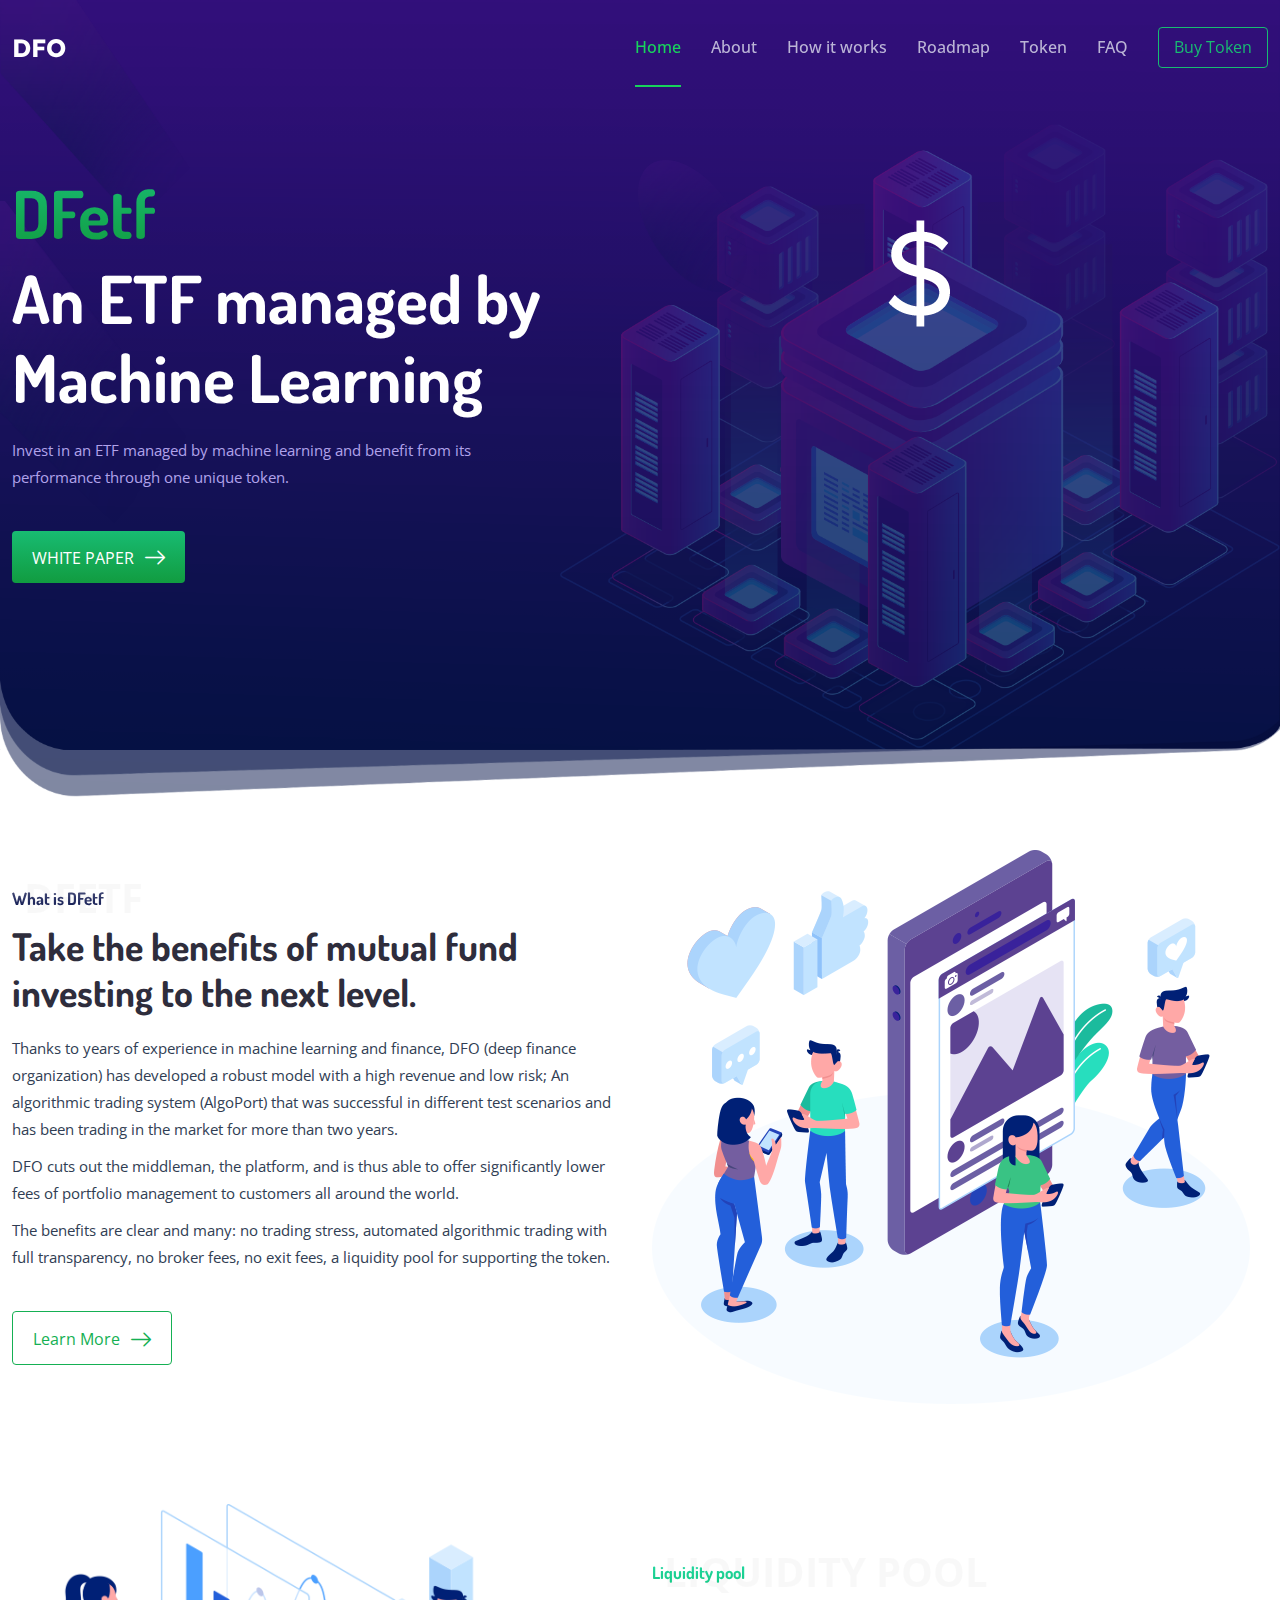
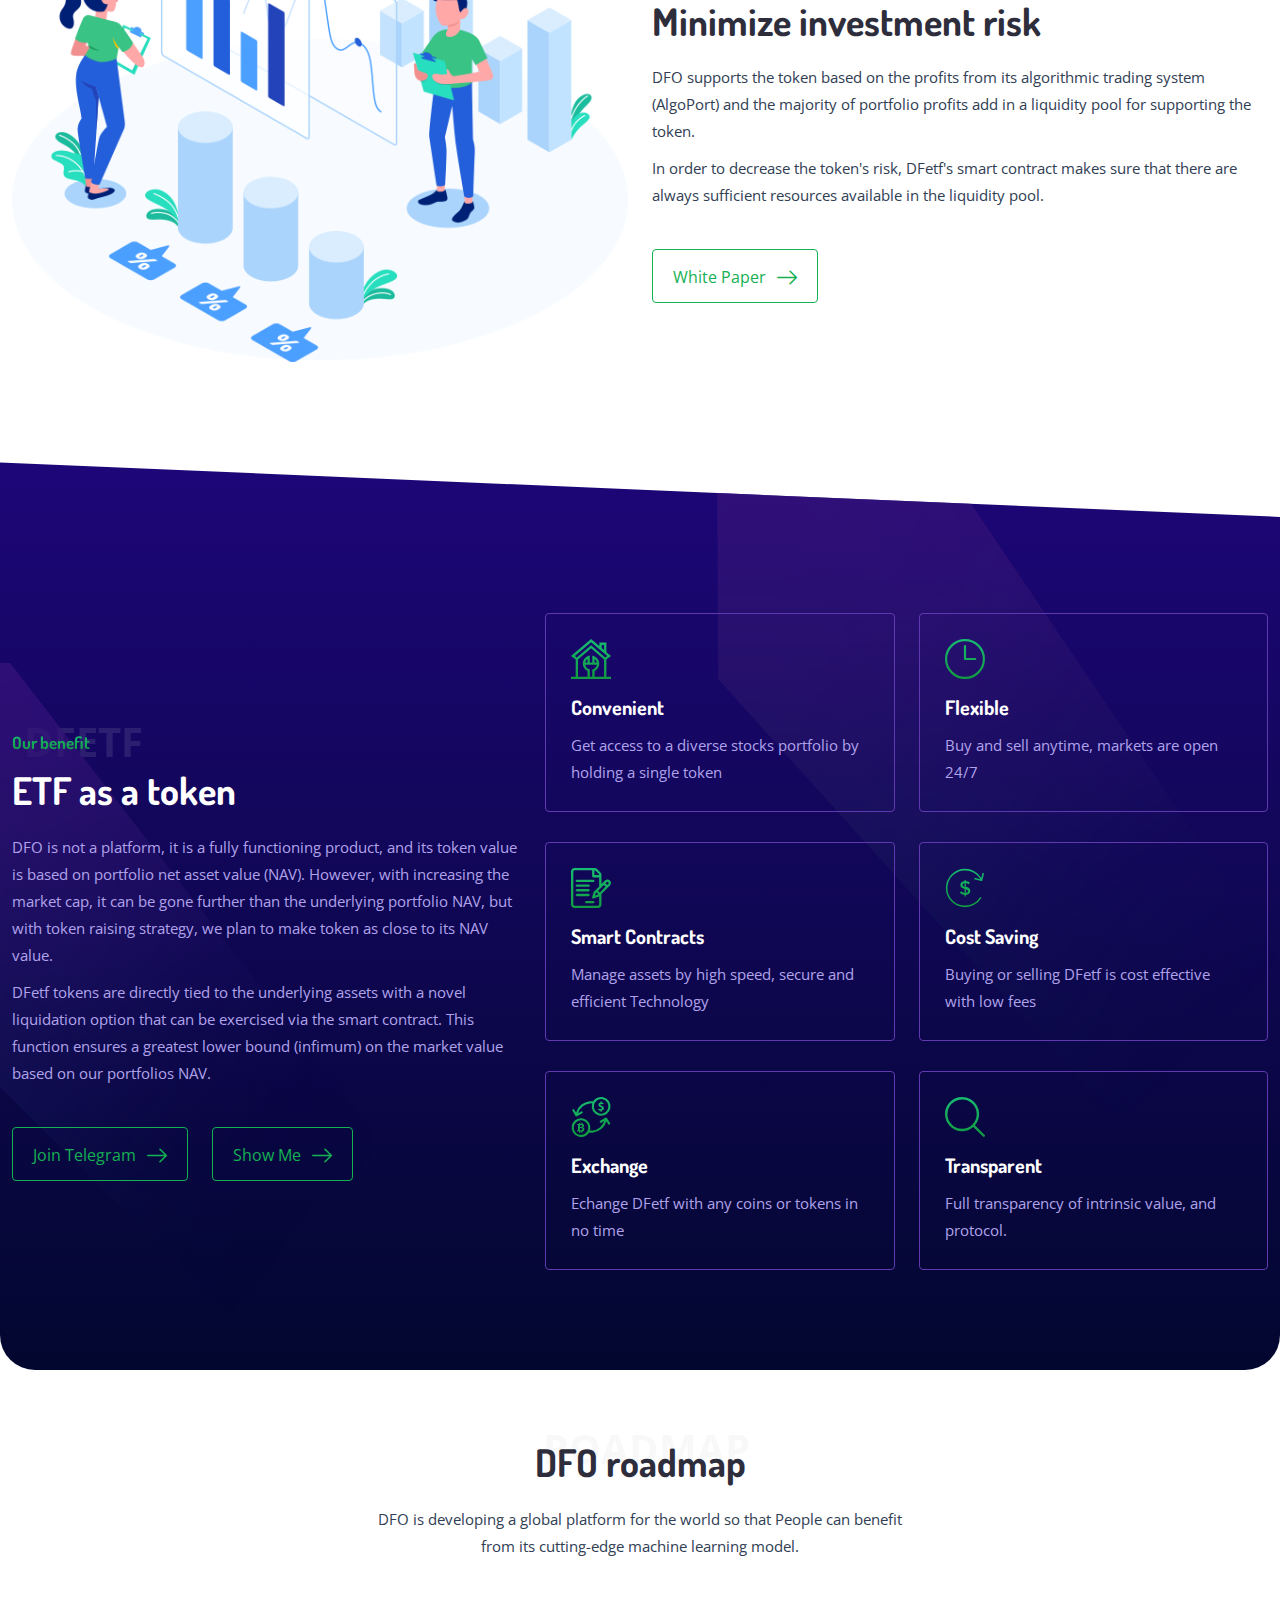
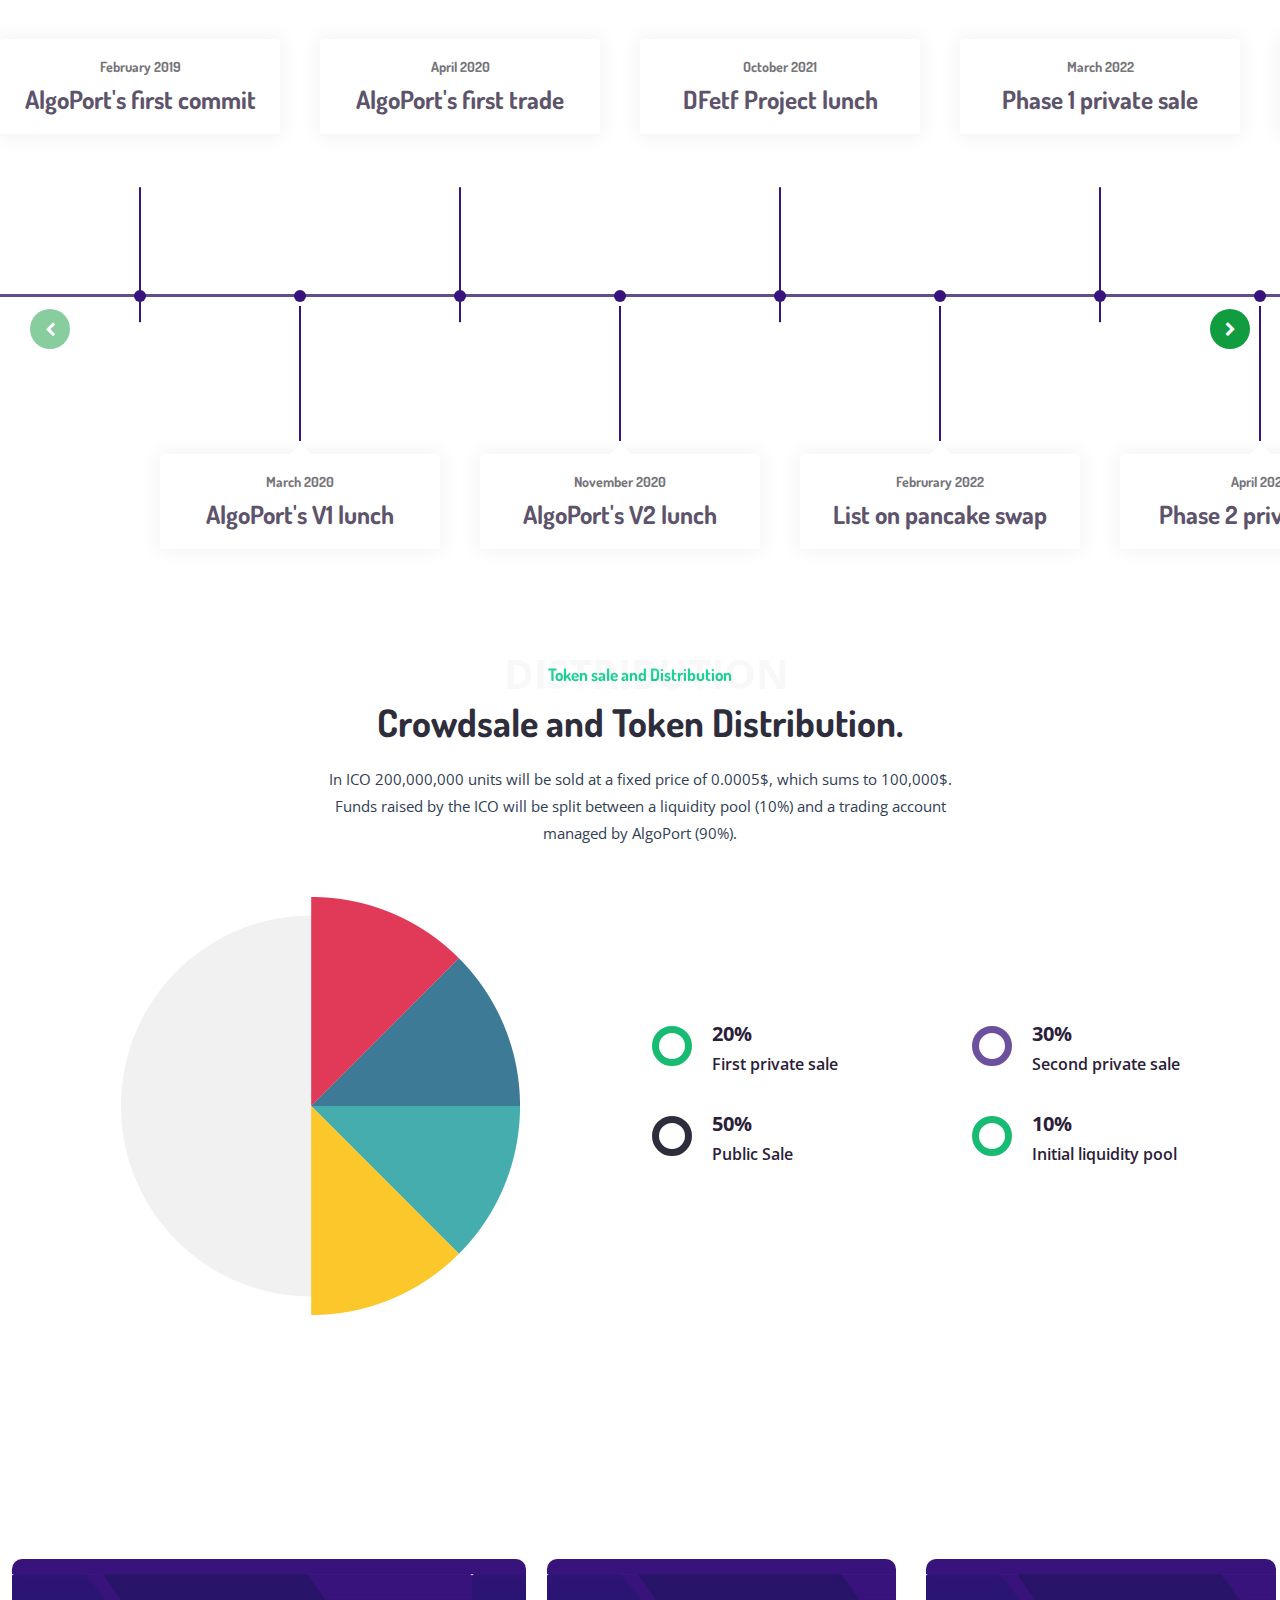
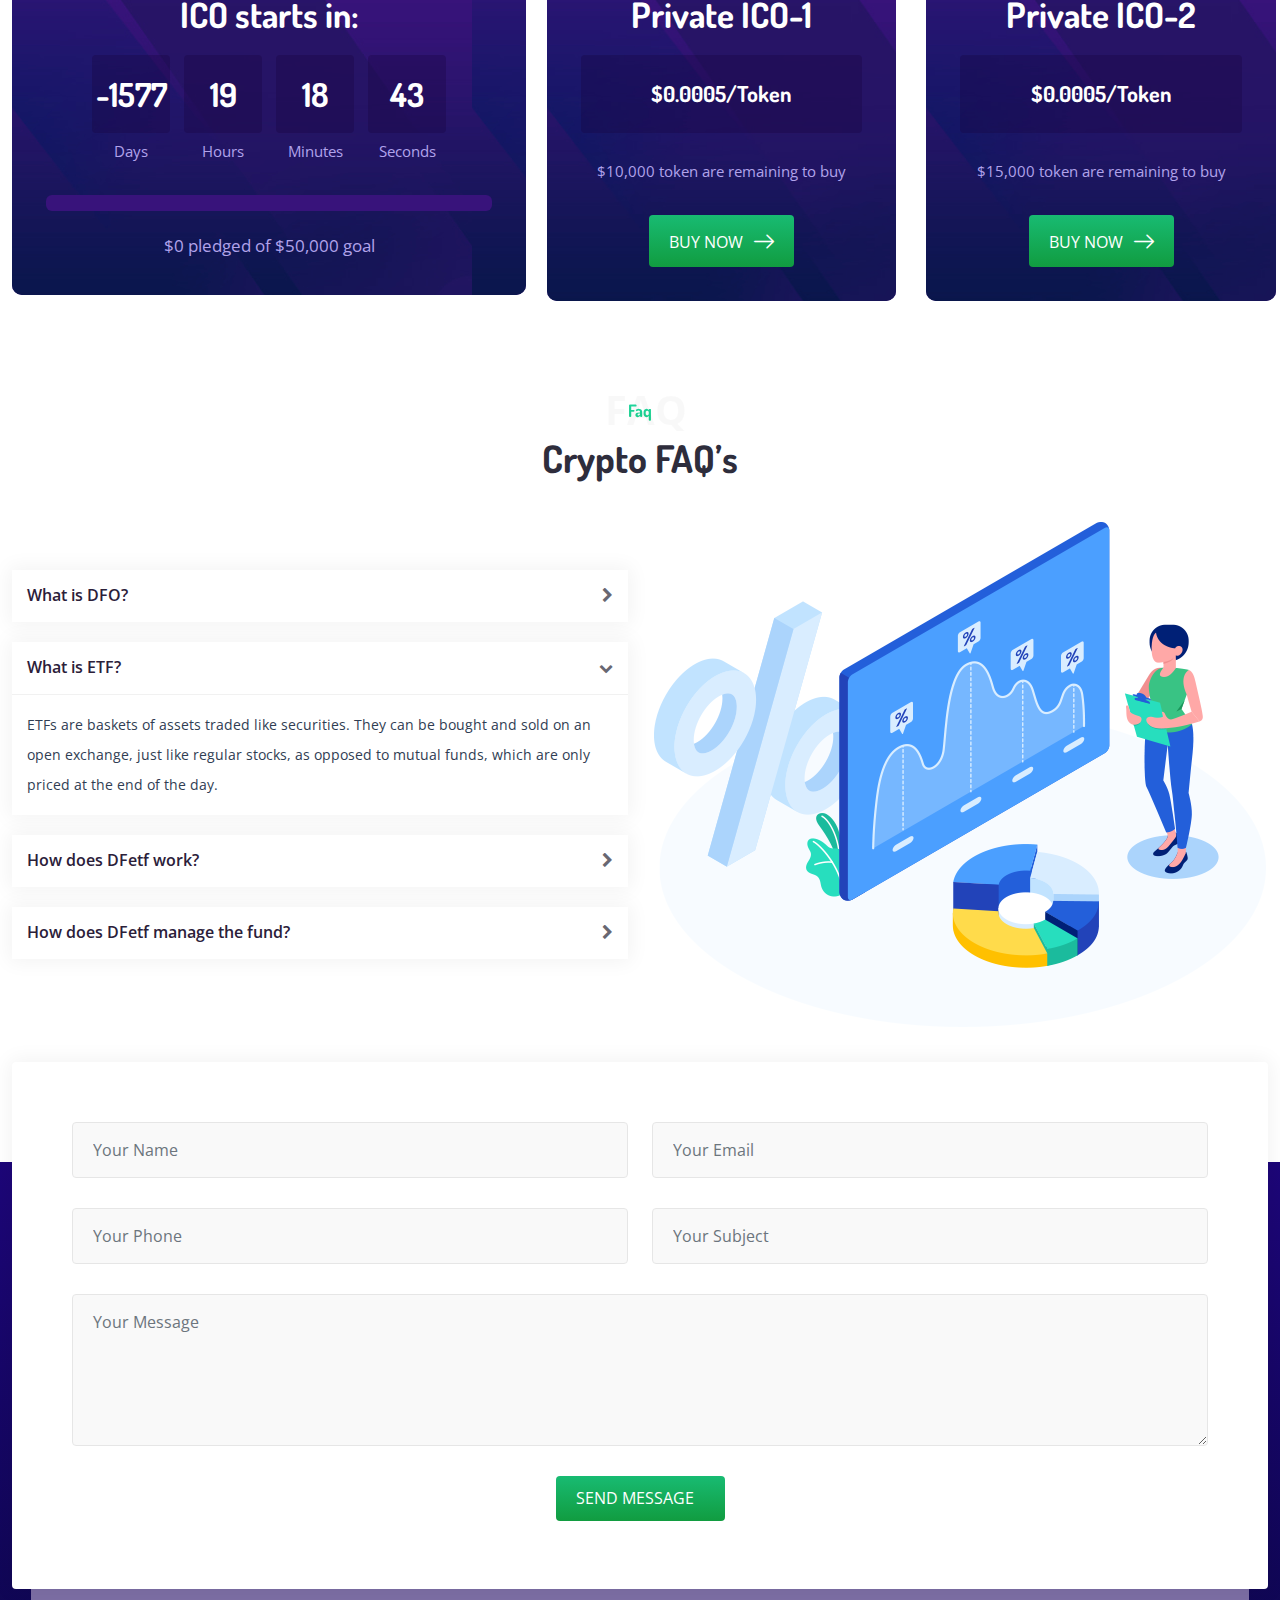
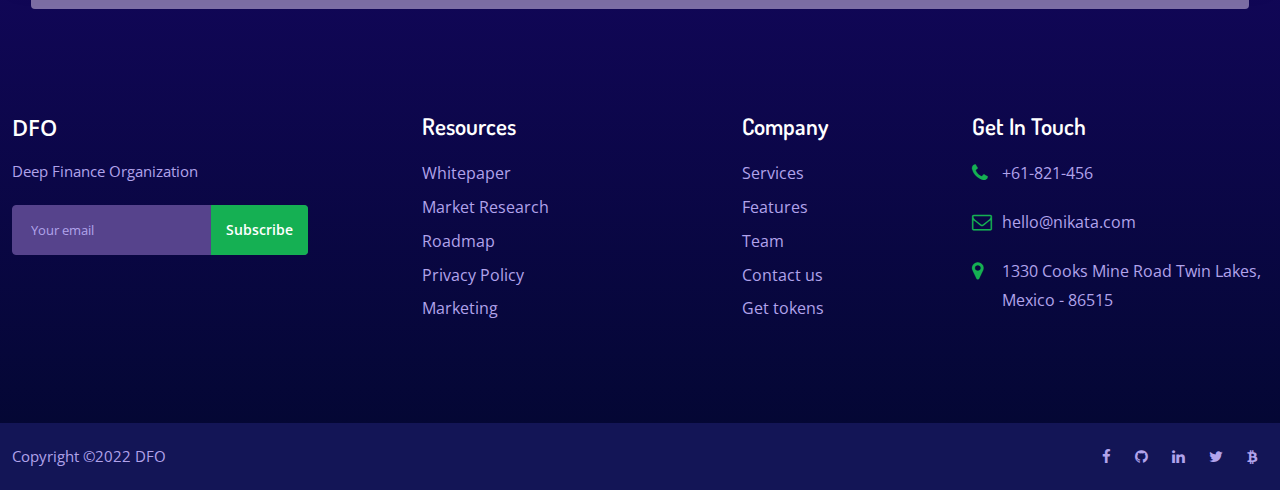
==== index.html @ ea26a220 "initial commit" ====
﻿<!doctype html>
<html lang="zxx">

<head>

    <meta charset="utf-8">
    <meta name="viewport" content="width=device-width, initial-scale=1, shrink-to-fit=no">

    <link rel="stylesheet" href="assets/css/bootstrap.min.css">

    <link rel="stylesheet" href="assets/css/owl.carousel.min.css">

    <link rel="stylesheet" href="assets/css/owl.theme.default.min.css">

    <link rel="stylesheet" href="assets/css/animate.min.css">

    <link rel="stylesheet" href="assets/css/flaticon.css">

    <link rel="stylesheet" href="assets/css/font-awesome.min.css">

    <link rel="stylesheet" href="assets/css/magnific-popup.min.css">

    <link rel="stylesheet" href="assets/css/style.css">

    <link rel="stylesheet" href="assets/css/responsive.css">

    <link rel="icon" type="image/png" href="assets/img/favicon.png">

    <title>DFO - Deep Finance Organization</title>
</head>

<body data-bs-spy="scroll" data-bs-offset="70">

    <div class="preloader">
        <div class="spinner">
            <div class="rect1"></div>
            <div class="rect2"></div>
            <div class="rect3"></div>
            <div class="rect4"></div>
            <div class="rect5"></div>
        </div>
    </div>


    <nav class="navbar navbar-expand-lg navbar-light mein-navbar fixed-top">
        <div class="container">
            <a class="navbar-brand scroll-btn" href="#home">
                DFO
            </a>
            <button class="navbar-toggler" type="button" data-bs-toggle="collapse"
                data-bs-target="#navbarSupportedContent" aria-controls="navbarSupportedContent" aria-expanded="false"
                aria-label="Toggle navigation">
                <span class="navbar-toggler-icon"></span>
            </button>
            <div class="collapse navbar-collapse" id="navbarSupportedContent">
                <ul class="navbar-nav ml-auto">
                    <li class="nav-item">
                        <a class="nav-link active" href="#home">Home</a>
                    </li>
                    <li class="nav-item">
                        <a class="nav-link" href="#about">About</a>
                    </li>
                    <li class="nav-item">
                        <a class="nav-link" href="#how-it-works">How it works</a>
                    </li>
                    <li class="nav-item">
                        <a class="nav-link" href="#roadmap">Roadmap</a>
                    </li>
                    <li class="nav-item">
                        <a class="nav-link" href="#token">Token</a>
                    </li>
                    <!-- <li class="nav-item">
                        <a class="nav-link" href="#team">Team</a>
                    </li> -->
                    <li class="nav-item">
                        <a class="nav-link" href="#faq">FAQ</a>
                    </li>
                </ul>
                <div class="other-option">
                    <a href="#token" class="default-btn-border scroll-btn">
                        Buy Token
                    </a>
                </div>
            </div>
        </div>
    </nav>


    <section id="home" class="banner-area">
        <div class="d-table">
            <div class="d-tablecell">
                <div class="container">
                    <div class="row">
                        <div class="col-12">
                            <div class="banner-text">
                                <span>DFetf</span>
                                <h2>An ETF managed by Machine Learning</h2>
                                <p>Invest in an ETF managed by machine learning and benefit from
                                    its performance through one unique token.</p>
                                <div class="banner-button">
                                    <a href="#" class="default-btn">
                                        white paper
                                        <i class="flaticon-right-arrow"></i>
                                    </a>
                                    <!-- <div class="video-content-wrapper">
                                        <div class="video">
                                            <div class="play-video-icon">
                                                <a class="popup-youtube"
                                                    href="https://www.youtube.com/watch?v=szuchBiLrEM">
                                                    <i class="flaticon-play-button"></i>
                                                    <div class="sonar-wrapper">
                                                        <div class="sonar-emitter">
                                                            <div class="sonar-wave"></div>
                                                        </div>
                                                    </div>
                                                </a>
                                            </div>
                                        </div>
                                        <p>Lets’s started Watch 1 min...</p>
                                    </div> -->
                                </div>
                            </div>
                        </div>
                    </div>
                </div>
            </div>
        </div>
        <div class="banner-img">
            <img src="assets/img/home-one/banner-img.png" alt="">
        </div>
        <div class="banner-shape">
            <img src="assets/img/home-one/shape/banner-shape.png" alt="">
        </div>
        <div class="banner-shape-2">
            <img src="assets/img/home-one/shape/shape-2.png" alt="">
        </div>
        <div class="banner-shape-3">
            <img src="assets/img/home-one/shape/shape-3.png" alt="">
        </div>
        <div class="dollar">
            <img src="assets/img/home-one/shape/dollar.png" alt="">
        </div>
        <div class="banner-dots-2">
            <img src="assets/img/home-one/shape/banner-dots-2.png" alt="">
        </div>
        <div class="left-arrow">
            <img src="assets/img/home-one/shape/left-arrow.png" alt="">
        </div>
        <div class="left-arrow-2">
            <img src="assets/img/home-one/shape/left-arrow-2.png" alt="">
        </div>
    </section>



    <section id="about" class="niktacacoin-area pt-100">
        <div class="container">
            <div class="row align-items-center">
                <div class="col-lg-6">
                    <div class="section-title">
                        <h3 class="color-6">What is DFetf</h3>
                        <span>DFetf</span>
                        <h2>Take the benefits of mutual fund investing to the next level.</h2>
                        <p>Thanks to years of experience in machine learning and finance, DFO (deep finance organization) has
                             developed a robust model with a high revenue and low risk; An algorithmic trading system (AlgoPort) that was successful in different
                              test scenarios and has been trading in the market for more than two years.</p>
                        <p>
                               DFO cuts out the middleman,
                                 the platform, and is thus able to offer significantly lower fees of portfolio management to customers
                                  all around the world. </p>
                        <p>The benefits are clear and many: no trading stress, automated algorithmic trading with full transparency,
                             no broker fees, no exit fees, a liquidity pool for supporting the token.</p>
                    </div>
                    <div class="niktacacoin-button">
                        <a href="#" class="default-btn-border">
                            Learn More
                            <i class="flaticon-right-arrow"></i>
                        </a>
                    </div>
                </div>
                <div class="col-lg-6">
                    <div class="niktacacoin-img">
                        <img src="assets/img/home-one/niktacacoin-img.png" alt="niktacacoin">
                    </div>
                </div>
            </div>
        </div>
    </section>


    <section class="service-area ptb-100">
        <div class="container">
            <div class="row align-items-center">
                <div class="col-lg-6">
                    <div class="service-img">
                        <img src="assets/img/home-one/service-img.png" alt="niktacacoin">
                    </div>
                </div>
                <div class="col-lg-6">
                    <div class="section-title">
                        <h3 class="color-4">Liquidity pool</h3>
                        <span>Liquidity pool</span>
                        <h2>Minimize investment risk</h2>
                        <p> DFO supports the token based
                            on the profits from its algorithmic trading system (AlgoPort) and the majority of portfolio profits add in a 
                            liquidity pool for supporting the token.</p>
                        <p>In order to decrease the token's risk, DFetf's smart contract makes 
                            sure that there are always sufficient resources available in the liquidity pool.</p>
                    </div>
                    <div class="niktacacoin-button">
                        <a href="#" class="default-btn-border">
                            White Paper
                            <i class="flaticon-right-arrow"></i>
                        </a>
                    </div>
                </div>
            </div>
        </div>
    </section>


    <section id="how-it-works" class="benefit-area">
        <div class="container">
            <div class="row align-items-center">
                <div class="col-lg-5">
                    <div class="section-title">
                        <h3>Our benefit</h3>
                        <span>DFetf</span>
                        <h2>ETF as a token</h2>
                        <p>DFO is not a platform, it is a fully functioning product, and its token value is based on portfolio net asset value (NAV).
                             However, with increasing the market cap, it can be gone further than the underlying portfolio NAV, but with token raising
                              strategy, we plan to make token as close to its NAV value.</p>
                        <p> DFetf tokens are directly tied to the underlying assets with a novel liquidation option that can be exercised via the smart contract.
                             This function ensures a greatest lower bound (infimum) on the market value based on our portfolios NAV.</p>
                    </div>
                    <div class="benefit-button">
                        <a href="#" class="default-btn-border">
                            Join Telegram
                            <i class="flaticon-right-arrow"></i>
                        </a>
                        <a href="#" class="default-btn-border active">
                            Show Me
                            <i class="flaticon-right-arrow"></i>
                        </a>
                    </div>
                </div>
                <div class="col-lg-7">
                    <div class="benefit-wrapper">
                        <div class="row">
                            <div class="col-lg-6 col-sm-6">
                                <div class="single-benefit">
                                    <i class="flaticon-house"></i>
                                    <h3>Convenient</h3>
                                    <p>Get access to a diverse stocks portfolio by holding a single token</p>
                                </div>
                            </div>
                            <div class="col-lg-6 col-sm-6">
                                <div class="single-benefit">
                                    <i class="flaticon-clock"></i>
                                    <h3>Flexible</h3>
                                    <p>Buy and sell anytime, markets are open 24/7</p>
                                </div>
                            </div>
                            <div class="col-lg-6 col-sm-6">
                                <div class="single-benefit">
                                    <i class="flaticon-contract"></i>
                                    <h3>Smart Contracts</h3>
                                    <p>Manage assets by high speed, secure and efficient Technology</p>
                                </div>
                            </div>
                            <div class="col-lg-6 col-sm-6">
                                <div class="single-benefit">
                                    <i class="flaticon-money-1"></i>
                                    <h3>Cost Saving</h3>
                                    <p>Buying or selling DFetf is cost effective with low fees</p>
                                </div>
                            </div>
                            <div class="col-lg-6 col-sm-6">
                                <div class="single-benefit">
                                    <i class="flaticon-bitcoin-exchange-rate-symbol"></i>
                                    <h3>Exchange</h3>
                                    <p>Echange DFetf with any coins or tokens in no time</p>
                                </div>
                            </div>
                            <div class="col-lg-6 col-sm-6">
                                <div class="single-benefit">
                                    <i class="flaticon-magnifying-glass"></i>
                                    <h3>Transparent</h3>
                                    <p>Full transparency of intrinsic value, and protocol.</p>
                                </div>
                            </div>
                        </div>
                    </div>
                </div>
            </div>
        </div>
        <div class="left-arrow">
            <img src="assets/img/home-one/shape/left-arrow.png" alt="">
        </div>
        <div class="left-arrow-2">
            <img src="assets/img/home-one/shape/left-arrow-2.png" alt="">
        </div>
    </section>


    <!-- <section class="blockchain-area pt-100">
        <div class="container">
            <div class="row align-items-center">
                <div class="col-lg-6">
                    <div class="blockchain-img">
                        <img src="assets/img/home-one/blockchain.png" alt="niktacacoin">
                    </div>
                </div>
                <div class="col-lg-6">
                    <div class="section-title">
                        <h3 class="color-4">Blockchain</h3>
                        <span>blockchain</span>
                        <h2>Secure and Cloud-Based Beyond compliance</h2>
                        <p>Mining should be fair & easy! We do not allow ASICs on our network. The development team is
                            wholly committed to keeping it that way. Mining should be fair & easy.</p>
                        <ul>
                            <li>
                                <i class="flaticon-check-mark"></i>
                                Up to 2% STMX cashback on all transactions
                            </li>
                            <li>
                                <i class="flaticon-check-mark"></i>
                                Exchange STMX for Bitcoin or Ethreum
                            </li>
                            <li>
                                <i class="flaticon-check-mark"></i>
                                Buy, Sell, & Exchange
                            </li>
                        </ul>
                    </div>
                    <div class="blockchain-button">
                        <a href="#">
                            <i class="flaticon-apple"></i>
                            Download on App Store
                        </a>
                        <a href="#" class="google-play active">
                            <i class="flaticon-play-store"></i>
                            Download on Google play
                        </a>
                    </div>
                </div>
            </div>
        </div>
    </section> -->


    <!-- <section class="rating-area pt-100">
        <div class="container">
            <div class="row">
                <div class="col-lg-3 col-sm-6">
                    <div class="single-rating">
                        <span>5.0</span>
                        <h3>Icorating</h3>
                        <ul>
                            <li>
                                <i class="flaticon-rate-star-button"></i>
                            </li>
                            <li>
                                <i class="flaticon-rate-star-button"></i>
                            </li>
                            <li>
                                <i class="flaticon-rate-star-button"></i>
                            </li>
                            <li>
                                <i class="flaticon-rate-star-button"></i>
                            </li>
                            <li>
                                <i class="flaticon-rate-star-button"></i>
                            </li>
                        </ul>
                    </div>
                </div>
                <div class="col-lg-3 col-sm-6">
                    <div class="single-rating">
                        <span>4.0</span>
                        <h3>Icobench</h3>
                        <ul>
                            <li>
                                <i class="flaticon-rate-star-button"></i>
                            </li>
                            <li>
                                <i class="flaticon-rate-star-button"></i>
                            </li>
                            <li>
                                <i class="flaticon-rate-star-button"></i>
                            </li>
                            <li>
                                <i class="flaticon-rate-star-button"></i>
                            </li>
                            <li>
                                <i class="flaticon-rate-star-button"></i>
                            </li>
                        </ul>
                    </div>
                </div>
                <div class="col-lg-3 col-sm-6">
                    <div class="single-rating">
                        <span>3.0</span>
                        <h3>Ico Mark</h3>
                        <ul>
                            <li>
                                <i class="flaticon-rate-star-button"></i>
                            </li>
                            <li>
                                <i class="flaticon-rate-star-button"></i>
                            </li>
                            <li>
                                <i class="flaticon-rate-star-button"></i>
                            </li>
                            <li>
                                <i class="flaticon-rate-star-button"></i>
                            </li>
                            <li>
                                <i class="flaticon-rate-star-button"></i>
                            </li>
                        </ul>
                    </div>
                </div>
                <div class="col-lg-3 col-sm-6">
                    <div class="single-rating">
                        <span>7.0</span>
                        <h3>Icorating</h3>
                        <ul>
                            <li>
                                <i class="flaticon-rate-star-button"></i>
                            </li>
                            <li>
                                <i class="flaticon-rate-star-button"></i>
                            </li>
                            <li>
                                <i class="flaticon-rate-star-button"></i>
                            </li>
                            <li>
                                <i class="flaticon-rate-star-button"></i>
                            </li>
                            <li>
                                <i class="flaticon-rate-star-button"></i>
                            </li>
                        </ul>
                    </div>
                </div>
            </div>
        </div>
    </section> -->


    <section id="roadmap" class="roadmap pt-100">
        <div class="container">
            <div class="row">
                <div class="col-12">
                    <div class="section-title">
                        <!-- <h3 class="color-6">Company Roadmap</h3> -->
                        <span>roadmap</span>
                        <h2>DFO roadmap</h2>
                        <p>DFO is developing a global platform for the world so that People can benefit from its cutting-edge
                             machine learning model.</p>
                    </div>
                </div>
            </div>
        </div>
        <div class="timeline">
            <ol>
                <li>
                    <h3><span>February 2019</span>AlgoPort's first commit</h3>
                </li>
                <li>
                    <h3><span>March 2020</span>AlgoPort's V1 lunch</h3>
                </li>
                <li>
                    <h3><span>April 2020</span>AlgoPort's first trade</h3>
                </li>
                <li>
                    <h3><span>November 2020</span>AlgoPort's V2 lunch</h3>
                </li>
                <li>
                    <h3><span>October 2021</span>DFetf Project lunch</h3>
                </li>
                <li>
                    <h3><span>Februrary 2022</span>List on pancake swap</h3>
                </li>
                <li>
                    <h3><span>March 2022</span>Phase 1 private sale</h3>
                </li>
                <li>
                    <h3><span>April 2022</span>Phase 2 private sale</h3>
                </li>
                <li>
                    <h3><span>May 2022</span>Token Public Sale</h3>
                </li>
            </ol>
            <div class="arrows">
                <button class="arrow arrow__prev disabled">
                    <i class="fa fa-chevron-left"></i>
                </button>
                <button class="arrow arrow__next">
                    <i class="fa fa-chevron-right"></i>
                </button>
            </div>
        </div>
    </section>


    <section id="token" class="distribution-area ptb-100">
        <div class="container">
            <div class="row">
                <div class="col-12">
                    <div class="section-title">
                        <h3 class="color-4">Token sale and Distribution</h3>
                        <span>distribution</span>
                        <h2>Crowdsale and Token Distribution.</h2>
                        <p>In ICO 200,000,000 units will be sold at a fixed price of 0.0005$, which sums to 100,000$.
                             Funds raised by the ICO will be split between a liquidity pool (10%) and a trading account managed
                              by AlgoPort (90%).</p>
                    </div>
                </div>
            </div>
            <div class="row align-items-center">
                <div class="col-lg-6">
                    <div class="distribution-img">
                        <img src="assets/img/home-one/grapg.png" alt="">
                    </div>
                </div>
                <div class="col-lg-6">
                    <div class="row">
                        <div class="col-lg-6 col-sm-6 distribution-color">
                            <div class="single-distribution">
                                <span>20%</span>
                                <p>First private sale</p>
                            </div>
                        </div>
                        <div class="col-lg-6 col-sm-6 distribution-color">
                            <div class="single-distribution">
                                <span>30%</span>
                                <p>Second private sale</p>
                            </div>
                        </div>
                        <div class="col-lg-6 col-sm-6 distribution-color">
                            <div class="single-distribution">
                                <span>50%</span>
                                <p>Public Sale</p>
                            </div>
                        </div>
                        <div class="col-lg-6 col-sm-6 distribution-color">
                            <div class="single-distribution">
                                <span>10%</span>
                                <p>Initial liquidity pool</p>
                            </div>
                        </div>
                    </div>
                </div>
            </div>
        </div>
    </section>

    <section class="ico-area">
        <div class="container-fluid">
            <div class="row">
                <div class="col-lg-5">
                    <div class="ico-wrapper ico-wrapper-timer">
                        <div class="ico-text">
                            <h3>ICO starts in:</h3>
                            <ul id="timer">
                                <li><span id="days"></span>days</li>
                                <li><span id="hours"></span>Hours</li>
                                <li><span id="minutes"></span>Minutes</li>
                                <li><span id="seconds"></span>Seconds</li>
                            </ul>
                        </div>
                        <div class="progress-wrapper">
                            <div class="progress">
                                <div class="progress-bar progress-bar-success" style="width: 0%;"></div>
                            </div>
                            <p>$0 pledged of $50,000 goal</p>
                        </div>
                    </div>
                </div>
                <div class="col-lg-7 pr-0">
                    <div class="ico-slider-wrapper owl-carousel owl-theme">
                        <div class="ico-wrapper">
                            <div class="ico-text">
                                <h3>Private ICO-1</h3>
                                <div class="tril-wrapper text-center">
                                    <h4>$0.0005/token</h4>
                                    <p>$10,000 token are remaining to buy</p>
                                    <a href="#" class="default-btn">
                                        buy now
                                        <i class="flaticon-right-arrow"></i>
                                    </a>
                                </div>
                            </div>
                        </div>
                        <div class="ico-wrapper">
                            <div class="ico-text">
                                <h3>Private ICO-2</h3>
                                <div class="tril-wrapper text-center">
                                    <h4>$0.0005/token</h4>
                                    <p>$15,000 token are remaining to buy</p>
                                    <a href="#" class="default-btn">
                                        buy now
                                        <i class="flaticon-right-arrow"></i>
                                    </a>
                                </div>
                            </div>
                        </div>
                        <div class="ico-wrapper">
                            <div class="ico-text">
                                <h3>Public ICO</h3>
                                <div class="tril-wrapper text-center">
                                    <h4>$0.0005/token</h4>
                                    <p>$25,000 token are remaining to buy</p>
                                    <a href="#" class="default-btn">
                                        buy now
                                        <i class="flaticon-right-arrow"></i>
                                    </a>
                                </div>
                            </div>
                        </div>
                    </div>
                </div>
            </div>
        </div>
    </section>

    <!-- <section id="team" class="team-area pt-100">
        <div class="container">
            <div class="row">
                <div class="col-12">
                    <div class="section-title">
                        <h3>Team member</h3>
                        <span>Team member</span>
                        <h2>Our Motivated Team</h2>
                        <p>Lorem ipsum dolor sit amet, consectetur adipiscing elit, sed do eiusmod tempor incididunt ut
                            labore.</p>
                    </div>
                </div>
            </div>
            <div class="row">
                <div class="col-12">
                    <ul id="tabs">
                        <li class="current team-tab">
                            <a href="#opearting">Operating Team</a>
                        </li>
                        <li class="team-tab">
                            <a href="#advaisor">Advisor Board</a>
                        </li>
                    </ul>
                </div>
            </div>
            <div id="content">
                <div id="opearting" class="current content-wrapper animated">
                    <div class="row">
                        <div class="col-lg-3 col-sm-6">
                            <div class="single-team">
                                <img src="assets/img/home-one/team/1.jpg" alt="team">
                                <h3>jacob Clark</h3>
                                <h4>Co-founder & CTO</h4>
                                <ul class="social-links">
                                    <li>
                                        <a href="#"><i class="flaticon-twitter-black-shape"></i></a>
                                    </li>
                                    <li>
                                        <a href="#"><i class="flaticon-linkedin-logo"></i></a>
                                    </li>
                                    <li>
                                        <a href="#"><i class="flaticon-facebook-app-symbol"></i></a>
                                    </li>
                                </ul>
                            </div>
                        </div>
                        <div class="col-lg-3 col-sm-6">
                            <div class="single-team">
                                <img src="assets/img/home-one/team/8.jpg" alt="team">
                                <h3>Jim Poole</h3>
                                <h4>Co-founder & CTO</h4>
                                <ul class="social-links">
                                    <li>
                                        <a href="#"><i class="flaticon-twitter-black-shape"></i></a>
                                    </li>
                                    <li>
                                        <a href="#"><i class="flaticon-linkedin-logo"></i></a>
                                    </li>
                                    <li>
                                        <a href="#"><i class="flaticon-facebook-app-symbol"></i></a>
                                    </li>
                                </ul>
                            </div>
                        </div>
                        <div class="col-lg-3 col-sm-6">
                            <div class="single-team">
                                <img src="assets/img/home-one/team/3.jpg" alt="team">
                                <h3>Randall Jenkins</h3>
                                <h4>Founder & COT</h4>
                                <ul class="social-links">
                                    <li>
                                        <a href="#"><i class="flaticon-twitter-black-shape"></i></a>
                                    </li>
                                    <li>
                                        <a href="#"><i class="flaticon-linkedin-logo"></i></a>
                                    </li>
                                    <li>
                                        <a href="#"><i class="flaticon-facebook-app-symbol"></i></a>
                                    </li>
                                </ul>
                            </div>
                        </div>
                        <div class="col-lg-3 col-sm-6">
                            <div class="single-team">
                                <img src="assets/img/home-one/team/4.jpg" alt="team">
                                <h3>Verna Bryant</h3>
                                <h4>Marketing officer</h4>
                                <ul class="social-links">
                                    <li>
                                        <a href="#"><i class="flaticon-twitter-black-shape"></i></a>
                                    </li>
                                    <li>
                                        <a href="#"><i class="flaticon-linkedin-logo"></i></a>
                                    </li>
                                    <li>
                                        <a href="#"><i class="flaticon-facebook-app-symbol"></i></a>
                                    </li>
                                </ul>
                            </div>
                        </div>
                        <div class="col-lg-3 col-sm-6">
                            <div class="single-team">
                                <img src="assets/img/home-one/team/5.jpg" alt="team">
                                <h3>Bradly Vargas</h3>
                                <h4>ICO Specialist</h4>
                                <ul class="social-links">
                                    <li>
                                        <a href="#"><i class="flaticon-twitter-black-shape"></i></a>
                                    </li>
                                    <li>
                                        <a href="#"><i class="flaticon-linkedin-logo"></i></a>
                                    </li>
                                    <li>
                                        <a href="#"><i class="flaticon-facebook-app-symbol"></i></a>
                                    </li>
                                </ul>
                            </div>
                        </div>
                        <div class="col-lg-3 col-sm-6">
                            <div class="single-team">
                                <img src="assets/img/home-one/team/6.jpg" alt="team">
                                <h3>Myrtie Bush</h3>
                                <h4>Founder & CEO</h4>
                                <ul class="social-links">
                                    <li>
                                        <a href="#"><i class="flaticon-twitter-black-shape"></i></a>
                                    </li>
                                    <li>
                                        <a href="#"><i class="flaticon-linkedin-logo"></i></a>
                                    </li>
                                    <li>
                                        <a href="#"><i class="flaticon-facebook-app-symbol"></i></a>
                                    </li>
                                </ul>
                            </div>
                        </div>
                        <div class="col-lg-3 col-sm-6">
                            <div class="single-team">
                                <img src="assets/img/home-one/team/7.jpg" alt="team">
                                <h3>Adele Mckenzie</h3>
                                <h4>Cryptocurrency Specialist</h4>
                                <ul class="social-links">
                                    <li>
                                        <a href="#"><i class="flaticon-twitter-black-shape"></i></a>
                                    </li>
                                    <li>
                                        <a href="#"><i class="flaticon-linkedin-logo"></i></a>
                                    </li>
                                    <li>
                                        <a href="#"><i class="flaticon-facebook-app-symbol"></i></a>
                                    </li>
                                </ul>
                            </div>
                        </div>
                        <div class="col-lg-3 col-sm-6">
                            <div class="single-team">
                                <img src="assets/img/home-one/team/8.jpg" alt="team">
                                <h3>Warren Price</h3>
                                <h4>Technology officer</h4>
                                <ul class="social-links">
                                    <li>
                                        <a href="#"><i class="flaticon-twitter-black-shape"></i></a>
                                    </li>
                                    <li>
                                        <a href="#"><i class="flaticon-linkedin-logo"></i></a>
                                    </li>
                                    <li>
                                        <a href="#"><i class="flaticon-facebook-app-symbol"></i></a>
                                    </li>
                                </ul>
                            </div>
                        </div>
                    </div>
                </div>
                <div id="advaisor" class="animated content-wrapper">
                    <div class="row">
                        <div class="col-lg-3 col-sm-6">
                            <div class="single-team">
                                <img src="assets/img/home-one/team-2/3.jpg" alt="team">
                                <h3>jacob clarck</h3>
                                <h4>Co-founder & CTO</h4>
                                <ul class="social-links">
                                    <li>
                                        <a href="#"><i class="flaticon-twitter-black-shape"></i></a>
                                    </li>
                                    <li>
                                        <a href="#"><i class="flaticon-linkedin-logo"></i></a>
                                    </li>
                                    <li>
                                        <a href="#"><i class="flaticon-facebook-app-symbol"></i></a>
                                    </li>
                                </ul>
                            </div>
                        </div>
                        <div class="col-lg-3 col-sm-6">
                            <div class="single-team">
                                <img src="assets/img/home-one/team-2/8.jpg" alt="team">
                                <h3>Jim Poole</h3>
                                <h4>Co-founder & CTO</h4>
                                <ul class="social-links">
                                    <li>
                                        <a href="#"><i class="flaticon-twitter-black-shape"></i></a>
                                    </li>
                                    <li>
                                        <a href="#"><i class="flaticon-linkedin-logo"></i></a>
                                    </li>
                                    <li>
                                        <a href="#"><i class="flaticon-facebook-app-symbol"></i></a>
                                    </li>
                                </ul>
                            </div>
                        </div>
                        <div class="col-lg-3 col-sm-6">
                            <div class="single-team">
                                <img src="assets/img/home-one/team-2/7.jpg" alt="team">
                                <h3>Randall Jenkins</h3>
                                <h4>Founder & COT</h4>
                                <ul class="social-links">
                                    <li>
                                        <a href="#"><i class="flaticon-twitter-black-shape"></i></a>
                                    </li>
                                    <li>
                                        <a href="#"><i class="flaticon-linkedin-logo"></i></a>
                                    </li>
                                    <li>
                                        <a href="#"><i class="flaticon-facebook-app-symbol"></i></a>
                                    </li>
                                </ul>
                            </div>
                        </div>
                        <div class="col-lg-3 col-sm-6">
                            <div class="single-team">
                                <img src="assets/img/home-one/team-2/6.jpg" alt="team">
                                <h3>Verna Briyant</h3>
                                <h4>Marketing officer</h4>
                                <ul class="social-links">
                                    <li>
                                        <a href="#"><i class="flaticon-twitter-black-shape"></i></a>
                                    </li>
                                    <li>
                                        <a href="#"><i class="flaticon-linkedin-logo"></i></a>
                                    </li>
                                    <li>
                                        <a href="#"><i class="flaticon-facebook-app-symbol"></i></a>
                                    </li>
                                </ul>
                            </div>
                        </div>
                        <div class="col-lg-3 col-sm-6">
                            <div class="single-team">
                                <img src="assets/img/home-one/team-2/5.jpg" alt="team">
                                <h3>Bradly Vargas</h3>
                                <h4>ICO Speacilist</h4>
                                <ul class="social-links">
                                    <li>
                                        <a href="#"><i class="flaticon-twitter-black-shape"></i></a>
                                    </li>
                                    <li>
                                        <a href="#"><i class="flaticon-linkedin-logo"></i></a>
                                    </li>
                                    <li>
                                        <a href="#"><i class="flaticon-facebook-app-symbol"></i></a>
                                    </li>
                                </ul>
                            </div>
                        </div>
                        <div class="col-lg-3 col-sm-6">
                            <div class="single-team">
                                <img src="assets/img/home-one/team-2/4.jpg" alt="team">
                                <h3>Myrite Bush</h3>
                                <h4>Founder & CEO</h4>
                                <ul class="social-links">
                                    <li>
                                        <a href="#"><i class="flaticon-twitter-black-shape"></i></a>
                                    </li>
                                    <li>
                                        <a href="#"><i class="flaticon-linkedin-logo"></i></a>
                                    </li>
                                    <li>
                                        <a href="#"><i class="flaticon-facebook-app-symbol"></i></a>
                                    </li>
                                </ul>
                            </div>
                        </div>
                        <div class="col-lg-3 col-sm-6">
                            <div class="single-team">
                                <img src="assets/img/home-one/team-2/3.jpg" alt="team">
                                <h3>Adele Mckenzie</h3>
                                <h4>Cryptocurrency Specialist</h4>
                                <ul class="social-links">
                                    <li>
                                        <a href="#"><i class="flaticon-twitter-black-shape"></i></a>
                                    </li>
                                    <li>
                                        <a href="#"><i class="flaticon-linkedin-logo"></i></a>
                                    </li>
                                    <li>
                                        <a href="#"><i class="flaticon-facebook-app-symbol"></i></a>
                                    </li>
                                </ul>
                            </div>
                        </div>
                        <div class="col-lg-3 col-sm-6">
                            <div class="single-team">
                                <img src="assets/img/home-one/team-2/1.jpg" alt="team">
                                <h3>Warren Price</h3>
                                <h4>Technology officer</h4>
                                <ul class="social-links">
                                    <li>
                                        <a href="#"><i class="flaticon-twitter-black-shape"></i></a>
                                    </li>
                                    <li>
                                        <a href="#"><i class="flaticon-linkedin-logo"></i></a>
                                    </li>
                                    <li>
                                        <a href="#"><i class="flaticon-facebook-app-symbol"></i></a>
                                    </li>
                                </ul>
                            </div>
                        </div>
                    </div>
                </div>
            </div>
        </div>
        <div class="shape-5">
            <img src="assets/img/home-one/shape/shape-4.png" alt="">
        </div>
    </section> -->


    <section id="faq" class="faq-area pt-100">
        <div class="container">
            <div class="row">
                <div class="col-12">
                    <div class="section-title text-center">
                        <h3 class="color-4">Faq</h3>
                        <span>faq</span>
                        <h2>Crypto FAQ’s</h2>
                    </div>
                </div>
            </div>
            <div class="row align-items-center">
                <div class="col-lg-6 col-md-12">
                    <div class="faq-accordion">
                        <ul class="accordion">
                            <li class="accordion-item">
                                <a class="accordion-title" href="javascript:void(0)"><i
                                        class="fa fa-chevron-right"></i>What is DFO?
                                </a>
                                <p class="accordion-content">
                                    DFO is short for "deep finance organization", which is an automated portfolio managing system of shares.
                                </p>
                            </li>

                            <li class="accordion-item">
                                <a class="accordion-title active" href="javascript:void(0)"><i
                                        class="fa fa-chevron-right"></i>What is ETF?</a>
                                <p class="accordion-content show">
                                    ETFs are baskets of assets traded like securities. They can be bought and sold on
                                     an open exchange, just like regular stocks, as opposed to mutual funds, which are
                                      only priced at the end of the day.
                                </p>
                            </li>

                            <li class="accordion-item">
                                <a class="accordion-title" href="javascript:void(0)"><i
                                        class="fa fa-chevron-right"></i>How does DFetf work?</a>
                                <p class="accordion-content">
                                    DFO provides its token (DFetf) while the token sale funding will be used to buy the underlying stock assets 
                                    consisting of the top 100 shares in the US stock market.
                                    DFO supports the token based on the profits from its algorithmic trading system (AlgoPort) 
                                </p>
                            </li>
                            <li class="accordion-item">
                                <a class="accordion-title" href="javascript:void(0)"><i
                                        class="fa fa-chevron-right"></i>How does DFetf manage the fund?</a>
                                <p class="accordion-content">
                                    AlgoPort works by hunting unique investment opportunities by artificial intelligence considering thousands 
                                    of variables and macroeconomic and microeconomic data 
                                    and taking into account different risk measurements.The AlgoPort is based on deep Reinforcement learning 
                                    approach consisting of the top 100 shares in the US stock market, with daily rebalancing.
                                </p>
                            </li>
                        </ul>
                    </div>
                </div>
                <div class="col-lg-6 col-md-12">
                    <div class="faq-img">
                        <img src="assets/img/home-one/faq.png" alt="">
                    </div>
                </div>
            </div>
        </div>
    </section>


    <!-- <section class="structure-area pt-100">
        <div class="container">
            <div class="row align-items-center">
                <div class="col-lg-6">
                    <div class="section-title">
                        <h3 class="color-5">Structure</h3>
                        <span>structure</span>
                        <h2>Nikata Token Structure.</h2>
                        <p>Crypto tokens will be the digital utilities that power and incentivize the Crypto ecosystem
                            and platform.</p>
                    </div>
                    <div class="row">
                        <div class="col-lg-6 col-sm-6">
                            <div class="single-structure">
                                <i class="flaticon-ico-file-format-variant"></i>
                                <div class="structure-content">
                                    <h3>ICO Date</h3>
                                    <p>March 23 April 20,2019 (23:59 CET)</p>
                                </div>
                            </div>
                        </div>
                        <div class="col-lg-6 col-sm-6">
                            <div class="single-structure">
                                <i class="flaticon-account"></i>
                                <div class="structure-content">
                                    <h3>Accepted currencies</h3>
                                    <p>March 23 April 20,2019 (23:59 CET)</p>
                                </div>
                            </div>
                        </div>
                        <div class="col-lg-6 col-sm-6">
                            <div class="single-structure">
                                <i class="flaticon-casino-1"></i>
                                <div class="structure-content">
                                    <h3>Number of token for sell</h3>
                                    <p>100,000,000 TB (50%)</p>
                                </div>
                            </div>
                        </div>
                        <div class="col-lg-6 col-sm-6">
                            <div class="single-structure">
                                <i class="flaticon-p2p"></i>
                                <div class="structure-content">
                                    <h3>Token Exchange Rates</h3>
                                    <p>1 ETH = 650 CRT, 1 BTC = 1940 CRT</p>
                                </div>
                            </div>
                        </div>
                        <div class="col-lg-6 col-sm-6">
                            <div class="single-structure">
                                <i class="flaticon-contacts-book"></i>
                                <div class="structure-content">
                                    <h3>Contract Address</h3>
                                    <p>Newbeximco chip road Birmingham UK</p>
                                </div>
                            </div>
                        </div>
                        <div class="col-lg-6 col-sm-6">
                            <div class="single-structure">
                                <i class="flaticon-dollar-rates"></i>
                                <div class="structure-content">
                                    <h3>Minimal transaction amount</h3>
                                    <p>1 ETH/ 1 BTC/ 1 LTC</p>
                                </div>
                            </div>
                        </div>
                    </div>
                </div>
                <div class="col-lg-6">
                    <div class="stucher-img">
                        <img src="assets/img/home-one/stucher.png" alt="img">
                    </div>
                </div>
            </div>
        </div>
    </section> -->


    <!-- <section class="currencies-area pt-100">
        <div class="container">
            <div class="row">
                <div class="col-lg-12">
                    <div class="section-title">
                        <h3 class="color-6">Various currencies</h3>
                        <span>currencies</span>
                        <h2>We support those currencies</h2>
                        <p>Crypto tokens will be the digital utilities that power and incentivize the Crypto ecosystem
                            and platform to tokens will be the digital utilities that.</p>
                    </div>
                </div>
            </div>
            <div class="row">
                <div class="col-lg-2 col-sm-6 single-bits">
                    <div class="single-bit">
                        <i class="flaticon-bitcoin-2"></i>
                        <h3>Bitcoin</h3>
                        <p>53.09 PH/s</p>
                    </div>
                </div>
                <div class="col-lg-2 col-sm-6 single-bits">
                    <div class="single-bit">
                        <i class="flaticon-dollar-coin-money"></i>
                        <h3>One coin</h3>
                        <p>33.09 PH/s</p>
                    </div>
                </div>
                <div class="col-lg-2 col-sm-6 single-bits">
                    <div class="single-bit">
                        <i class="flaticon-coin-1"></i>
                        <h3>Euro coin</h3>
                        <p>63.09 PH/s</p>
                    </div>
                </div>
                <div class="col-lg-2 col-sm-6 single-bits">
                    <div class="single-bit">
                        <i class="flaticon-money-2"></i>
                        <h3>Bitcoin</h3>
                        <p>53.09 PH/s</p>
                    </div>
                </div>
                <div class="col-lg-2 col-sm-6 single-bits">
                    <div class="single-bit">
                        <i class="flaticon-money-4"></i>
                        <h3>Wine coin</h3>
                        <p>45.09 PH/s</p>
                    </div>
                </div>
                <div class="col-lg-2 col-sm-6 single-bits">
                    <div class="single-bit">
                        <i class="flaticon-bitcoin-exchange-rate-symbol"></i>
                        <h3>Big coin</h3>
                        <p>43.09 PH/s</p>
                    </div>
                </div>
            </div>
        </div>
    </section> -->


    <!-- <section class="valus-area pt-100">
        <div class="container">
            <div class="row">
                <div class="col-lg-6 col-md-6">
                    <div class="values-and-sell">
                        <h3>ICO Progress</h3>
                        <ul>
                            <li>$5m</li>
                            <li class="align-right">$55m</li>
                        </ul>
                        <div class="progress-wrapper">
                            <div class="progress">
                                <div class="progress-bar progress-bar-success" style="width: 75%;"></div>
                            </div>
                        </div>
                        <ul>
                            <li><span>Softcap</span> in 1069days</li>
                            <li class="align-right">Hardcap</li>
                        </ul>
                    </div>
                </div>
                <div class="col-lg-6 col-md-6">
                    <div class="section-title">
                        <h3 class="color-4">Valus & sell</h3>
                        <span>Valus</span>
                        <h2>Pre-Sale & Values</h2>
                        <p>Crypto tokens will be the digital utilities that power and incentivize the Crypto ecosystem
                            and platformpto tokens will be the digital utilities that.</p>
                    </div>
                </div>
            </div>
        </div>
    </section> -->


    <!-- <section id=blog class="blog-area pt-100">
        <div class="container">
            <div class="row">
                <div class="col-lg-12">
                    <div class="section-title">
                        <h3 class="color-5">News & Blog</h3>
                        <span>News</span>
                        <h2>Our Latest News</h2>
                    </div>
                </div>
            </div>
            <div class="row">
                <div class="col-lg-4 col-md-6">
                    <div class="single-blog">
                        <div class="image">
                            <a href="blog-details.html"><img src="assets/img/home-one/blog/1.jpg" alt="news"></a>
                        </div>
                        <div class="blog-text">
                            <span>October 12, 2019 </span>
                            <h2><a href="blog-details.html">Pay For Purchases Directly With Your Cryptocurrency</a></h2>
                            <p>Lorem ipsum dolor sit amet, consectetur adii elit sed do eiusmod tempor </p>
                            <a class="read-more" href="#">read more</a>
                        </div>
                    </div>
                </div>
                <div class="col-lg-4 col-md-6">
                    <div class="single-blog">
                        <div class="image">
                            <a href="blog-details.html"><img src="assets/img/home-one/blog/2.jpg" alt="news"></a>
                        </div>
                        <div class="blog-text">
                            <span>October 12, 2019 </span>
                            <h2><a href="blog-details.html">Pay For Purchases Directly With Your Cryptocurrency</a></h2>
                            <p>Lorem ipsum dolor sit amet, consectetur adii elit sed do eiusmod tempor </p>
                            <a class="read-more" href="#">read more</a>
                        </div>
                    </div>
                </div>
                <div class="col-lg-4 col-md-6 offset-md-3 offset-lg-0">
                    <div class="single-blog">
                        <div class="image">
                            <a href="blog-details.html"><img src="assets/img/home-one/blog/3.jpg" alt="news"></a>
                        </div>
                        <div class="blog-text">
                            <span>October 12, 2019 </span>
                            <h2><a href="blog-details.html">Pay For Purchases Directly With Your Cryptocurrency</a></h2>
                            <p>Lorem ipsum dolor sit amet, consectetur adii elit sed do eiusmod tempor </p>
                            <a class="read-more" href="#">read more</a>
                        </div>
                    </div>
                </div>
            </div>
        </div>
    </section> -->

    <br/>
    <br/>
    <br/>
    <br/>
    <br/>
    <div class="bottom-bg">

        <div class="contact-area">
            <div class="container">
                <div class="row">
                    <div class="col-lg-12">
                        <div class="Form-contact">
                            <form id="contactForm">
                                <div class="row">
                                    <div class="col-lg-6 col-sm-6">
                                        <div class="form-group">
                                            <input type="text" name="name" id="name" class="form-control" required
                                                data-error="Please enter your name" placeholder="Your Name">
                                            <div class="help-block with-errors"></div>
                                        </div>
                                    </div>
                                    <div class="col-lg-6 col-sm-6">
                                        <div class="form-group">
                                            <input type="email" name="email" id="email" class="form-control" required
                                                data-error="Please enter your email" placeholder="Your Email">
                                            <div class="help-block with-errors"></div>
                                        </div>
                                    </div>
                                    <div class="col-lg-6 col-sm-6">
                                        <div class="form-group">
                                            <input type="text" name="phone_number" id="phone_number" required
                                                data-error="Please enter your number" class="form-control"
                                                placeholder="Your Phone">
                                            <div class="help-block with-errors"></div>
                                        </div>
                                    </div>
                                    <div class="col-lg-6 col-sm-6">
                                        <div class="form-group">
                                            <input type="text" name="msg_subject" id="msg_subject" class="form-control"
                                                required data-error="Please enter your subject"
                                                placeholder="Your Subject">
                                            <div class="help-block with-errors"></div>
                                        </div>
                                    </div>
                                    <div class="col-lg-12 col-md-12">
                                        <div class="form-group">
                                            <textarea name="message" class="form-control" id="message" cols="30"
                                                rows="5" required data-error="Write your message"
                                                placeholder="Your Message"></textarea>
                                            <div class="help-block with-errors"></div>
                                        </div>
                                    </div>
                                    <div class="col-lg-12 col-md-12">
                                        <button type="submit" class="default-btn btn-two">
                                            <span class="label">Send Message</span>
                                            <i class="flaticon-right-arrow-forward"></i>
                                        </button>
                                        <div id="msgSubmit" class="h3 text-center hidden"></div>
                                        <div class="clearfix"></div>
                                    </div>
                                </div>
                            </form>
                        </div>
                    </div>
                </div>
            </div>
        </div>


        <!-- <div class="partner-area pb-100">
            <div class="container">
                <div class="row">
                    <div class="partner-wrapper owl-carousel owl-theme">
                        <div class="single-partner">
                            <a href="#"><img src="assets/img/home-two/partner/1.png" alt="brand"></a>
                            <div class="color-logo">
                                <a href="#"><img src="assets/img/home-two/partner/color-1.png" alt=""></a>
                            </div>
                        </div>
                        <div class="single-partner">
                            <a href="#"> <img src="assets/img/home-two/partner/2.png" alt="brand"></a>
                            <div class="color-logo">
                                <a href="#"><img src="assets/img/home-two/partner/color-2.png" alt=""></a>
                            </div>
                        </div>
                        <div class="single-partner">
                            <a href="#"><img src="assets/img/home-two/partner/3.png" alt="brand"></a>
                            <div class="color-logo">
                                <a href="#"><img src="assets/img/home-two/partner/color-3.png" alt=""></a>
                            </div>
                        </div>
                        <div class="single-partner">
                            <a href="#"><img src="assets/img/home-two/partner/4.png" alt="brand"></a>
                            <div class="color-logo">
                                <a href="#"><img src="assets/img/home-two/partner/color-4.png" alt=""></a>
                            </div>
                        </div>
                        <div class="single-partner">
                            <a href="#"> <img src="assets/img/home-two/partner/5.png" alt="brand"></a>
                            <div class="color-logo">
                                <a href="#"><img src="assets/img/home-two/partner/color-5.png" alt=""></a>
                            </div>
                        </div>
                    </div>
                </div>
            </div>
        </div> -->


        <footer class="footer-top-area">
            <div class="container">
                <div class="row">
                    <div class="col-lg-3 col-md-6 col-sm-6">
                        <div class="single-widget">
                            <a class="brand" href="#">DFO</a>
                            <p class="footer-text">Deep Finance Organization</p>
                            <div class="widget widget_search">
                                <form class="subscribe newsletter-form" data-toggle="validator">
                                    <label>
                                        <input type="email" class="input-newsletter search-field"
                                            placeholder="Your email" name="EMAIL" required autocomplete="off">
                                    </label>
                                    <input type="submit" class="search-submit default-btn-2" value="Subscribe">
                                    <div id="validator-newsletter" class="form-result"></div>
                                </form>
                            </div>
                        </div>
                    </div>
                    <div class="col-lg-3 col-md-6 col-sm-6">
                        <div class="single-widget single-widget-align">
                            <h3>Resources</h3>
                            <ul>
                                <li>
                                    <a href="#">Whitepaper</a>
                                </li>
                                <li>
                                    <a href="#">Market Research</a>
                                </li>
                                <li>
                                    <a href="#">Roadmap</a>
                                </li>
                                <li>
                                    <a href="#">Privacy Policy</a>
                                </li>
                                <li>
                                    <a href="#">Marketing</a>
                                </li>
                            </ul>
                        </div>
                    </div>
                    <div class="col-lg-3 col-md-6 col-sm-6">
                        <div class="single-widget single-widget-align">
                            <h3>company</h3>
                            <ul>
                                <li>
                                    <a href="#">Services</a>
                                </li>
                                <li>
                                    <a href="#">Features</a>
                                </li>
                                <li>
                                    <a href="#">Team</a>
                                </li>
                                <li>
                                    <a href="#">Contact us</a>
                                </li>
                                <li>
                                    <a href="#">Get tokens</a>
                                </li>
                            </ul>
                        </div>
                    </div>
                    <div class="col-lg-3 col-md-6 col-sm-6">
                        <div class="single-widget contact-info">
                            <h3>Get In Touch</h3>
                            <ul>
                                <li>
                                    <i class="fa fa-phone"></i>
                                    <a href="tel:+61-821-456">
                                        +61-821-456
                                    </a>
                                </li>
                                <li>
                                    <i class="fa fa-envelope-o"></i>
                                    <a href="mailto: hello@nikata.com"> hello@nikata.com</a>
                                </li>
                                <li>
                                    <i class="fa fa-map-marker"></i>
                                    1330 Cooks Mine Road Twin Lakes, Mexico - 86515
                                </li>
                            </ul>
                        </div>
                    </div>
                </div>
            </div>
        </footer>


        <footer class="footer-bottom">
            <div class="container">
                <div class="row">
                    <div class="col-lg-6 col-md-6">
                        <div class="single-widgets">
                            <p>Copyright ©2022 DFO</p>
                        </div>
                    </div>
                    <div class="col-lg-6 col-md-6">
                        <div class="single-widgets">
                            <ul class="social-links">
                                <li>
                                    <a href="#"><i class="fa fa-facebook"></i></a>
                                </li>
                                <li>
                                    <a href="#"><i class="fa fa-github"></i></a>
                                </li>
                                <li>
                                    <a href="#"><i class="fa fa-linkedin"></i></a>
                                </li>
                                <li>
                                    <a href="#"><i class="fa fa-twitter"></i></a>
                                </li>
                                <li>
                                    <a href="#"><i class="fa fa-btc"></i></a>
                                </li>
                            </ul>
                        </div>
                    </div>
                </div>
            </div>
        </footer>

    </div>


    <!-- <div class="demo-side-icon">
        <button type="button" class="modal-btn" data-bs-toggle="modal" data-bs-target="#myModalRightTwo">
            <span>demos</span>
        </button>
    </div>
    <div class="demos-side-content">
        <div id="myModalRightTwo" class="modal fade modal-right" tabindex="-1" role="dialog">
            <div class="modal-dialog" role="document">
                <div class="modal-content">
                    <div class="modal-header">
                        <h2>View Demo</h2>
                        <button type="button" class="close" data-bs-dismiss="modal" aria-label="Close">
                            <span aria-hidden="true">&times;</span>
                        </button>
                    </div>
                    <div class="modal-body">
                        <ul>
                            <li>
                                <div class="demo-item">
                                    <a href="index.html" target="_blank">
                                        <span>Home One (Light)</span>
                                        <img src="assets/img/demos/1.jpg" alt="Demos">
                                    </a>
                                </div>
                            </li>
                            <li>
                                <div class="demo-item">
                                    <a href="index-2.html" target="_blank">
                                        <span>Home Two (Dark)</span>
                                        <img src="assets/img/demos/2.jpg" alt="Demos">
                                    </a>
                                </div>
                            </li>
                            <li>
                                <div class="demo-item">
                                    <a href="blog-details.html" target="_blank">
                                        <span>Blog Details</span>
                                        <img src="assets/img/demos/3.jpg" alt="Demos">
                                    </a>
                                </div>
                            </li>
                            <li>
                                <div class="demo-item">
                                    <a href="blog-details.html" target="_blank">
                                        <span>Blog Details</span>
                                        <img src="assets/img/demos/coming-soon.jpg" alt="Demos">
                                    </a>
                                </div>
                            </li>
                        </ul>
                    </div>
                </div>
            </div>
        </div>
    </div> -->


    <script src="assets/js/jquery.min.js"></script>

    <script src="assets/js/bootstrap.bundle.min.js"></script>

    <script src="assets/js/magnific-popup.min.js"></script>

    <script src="assets/js/owl.carousel.min.js"></script>

    <script src="assets/js/hammer.min.js"></script>

    <script src="assets/js/wow.min.js"></script>

    <script src="assets/js/form-validator.min.js"></script>

    <script src="assets/js/contact-form-script.js"></script>

    <script src="assets/js/ajaxchimp.min.js"></script>

    <script src="assets/js/custom.js"></script>
</body>

</html>
---- assets/css/flaticon.css ----
/*
  	Flaticon icon font: Flaticon
  	Creation date: 20/09/2019 10:53
  	*/

@font-face {
  font-family: "Flaticon";
  src: url("../fonts/Flaticon.eot");
  src: url("../fonts/Flaticon.eot?#iefix") format("embedded-opentype"),
       url("../fonts/Flaticon.woff2") format("woff2"),
       url("../fonts/Flaticon.woff") format("woff"),
       url("../fonts/Flaticon.ttf") format("truetype"),
       url("../fonts/Flaticon.svg#Flaticon") format("svg");
  font-weight: normal;
  font-style: normal;
}

@media screen and (-webkit-min-device-pixel-ratio:0) {
  @font-face {
    font-family: "Flaticon";
    src: url("../fonts/Flaticon.svg#Flaticon") format("svg");
  }
}

[class^="flaticon-"]:before, [class*=" flaticon-"]:before,
[class^="flaticon-"]:after, [class*=" flaticon-"]:after {   
  font-family: Flaticon;
        font-size: 20px;
font-style: normal;

}

.flaticon-clock:before { content: "\f100"; }
.flaticon-clock-of-circular-shape-outline:before { content: "\f101"; }
.flaticon-clock-circular-outline:before { content: "\f102"; }
.flaticon-telephone-handle-silhouette:before { content: "\f103"; }
.flaticon-setup:before { content: "\f104"; }
.flaticon-envelope:before { content: "\f105"; }
.flaticon-email:before { content: "\f106"; }
.flaticon-right:before { content: "\f107"; }
.flaticon-right-1:before { content: "\f108"; }
.flaticon-left:before { content: "\f109"; }
.flaticon-left-1:before { content: "\f10a"; }
.flaticon-play-button:before { content: "\f10b"; }
.flaticon-right-arrow:before { content: "\f10c"; }
.flaticon-repair-expert:before { content: "\f10d"; }
.flaticon-call:before { content: "\f10e"; }
.flaticon-work-team:before { content: "\f10f"; }
.flaticon-consultant-services:before { content: "\f110"; }
.flaticon-house:before { content: "\f111"; }
.flaticon-university:before { content: "\f112"; }
.flaticon-drawer:before { content: "\f113"; }
.flaticon-process:before { content: "\f114"; }
.flaticon-stationery:before { content: "\f115"; }
.flaticon-add-plus-button:before { content: "\f116"; }
.flaticon-youtube:before { content: "\f117"; }
.flaticon-linkedin-logo:before { content: "\f118"; }
.flaticon-instagram-logo:before { content: "\f119"; }
.flaticon-left-arrow:before { content: "\f11a"; }
.flaticon-down-button:before { content: "\f11b"; }
.flaticon-downwards-pointer:before { content: "\f11c"; }
.flaticon-mail-black-envelope-symbol:before { content: "\f11d"; }
.flaticon-close-envelope:before { content: "\f11e"; }
.flaticon-wifi:before { content: "\f11f"; }
.flaticon-crane-1:before { content: "\f120"; }
.flaticon-chevron:before { content: "\f121"; }
.flaticon-expand:before { content: "\f122"; }
.flaticon-vision:before { content: "\f123"; }
.flaticon-mission-accomplished:before { content: "\f124"; }
.flaticon-goal:before { content: "\f125"; }
.flaticon-check-mark:before { content: "\f126"; }
.flaticon-tick:before { content: "\f127"; }
.flaticon-twitter-black-shape:before { content: "\f128"; }
.flaticon-helmet:before { content: "\f129"; }
.flaticon-factory:before { content: "\f12a"; }
.flaticon-worker:before { content: "\f12b"; }
.flaticon-repairman:before { content: "\f12c"; }
.flaticon-ship:before { content: "\f12d"; }
.flaticon-oil-pump:before { content: "\f12e"; }
.flaticon-search:before { content: "\f12f"; }
.flaticon-magnifying-glass:before { content: "\f130"; }
.flaticon-share:before { content: "\f131"; }
.flaticon-paper-plane:before { content: "\f132"; }
.flaticon-quote:before { content: "\f133"; }
.flaticon-facebook-placeholder-for-locate-places-on-maps:before { content: "\f134"; }
.flaticon-list:before { content: "\f135"; }
.flaticon-cancel:before { content: "\f136"; }
.flaticon-forbidden-mark:before { content: "\f137"; }
.flaticon-close-cross:before { content: "\f138"; }
.flaticon-target:before { content: "\f139"; }
.flaticon-targeting:before { content: "\f13a"; }
.flaticon-guarantee:before { content: "\f13b"; }
.flaticon-man-user:before { content: "\f13c"; }
.flaticon-comment-black-oval-bubble-shape:before { content: "\f13d"; }
.flaticon-calendar:before { content: "\f13e"; }
.flaticon-calendar-with-spring-binder-and-date-blocks:before { content: "\f13f"; }
.flaticon-download:before { content: "\f140"; }
.flaticon-download-1:before { content: "\f141"; }
.flaticon-telemarketer:before { content: "\f142"; }
.flaticon-contract:before { content: "\f143"; }
.flaticon-contract-1:before { content: "\f144"; }
.flaticon-bitcoin-exchange-rate-symbol:before { content: "\f145"; }
.flaticon-casino-chip:before { content: "\f146"; }
.flaticon-ico:before { content: "\f147"; }
.flaticon-apple:before { content: "\f148"; }
.flaticon-play-store:before { content: "\f149"; }
.flaticon-account:before { content: "\f14a"; }
.flaticon-casino:before { content: "\f14b"; }
.flaticon-transaction:before { content: "\f14c"; }
.flaticon-casino-1:before { content: "\f14d"; }
.flaticon-contacts-book:before { content: "\f14e"; }
.flaticon-contacts:before { content: "\f14f"; }
.flaticon-phone-book:before { content: "\f150"; }
.flaticon-dollar-rates:before { content: "\f151"; }
.flaticon-ico-file-format-variant:before { content: "\f152"; }
.flaticon-file:before { content: "\f153"; }
.flaticon-bitcoin:before { content: "\f154"; }
.flaticon-bitcoin-1:before { content: "\f155"; }
.flaticon-p2p:before { content: "\f156"; }
.flaticon-bitcoin-2:before { content: "\f157"; }
.flaticon-dollar-coin-money:before { content: "\f158"; }
.flaticon-coin-of-dollar:before { content: "\f159"; }
.flaticon-coin:before { content: "\f15a"; }
.flaticon-euro-currency-symbol:before { content: "\f15b"; }
.flaticon-coin-1:before { content: "\f15c"; }
.flaticon-money:before { content: "\f15d"; }
.flaticon-money-1:before { content: "\f15e"; }
.flaticon-bitcoin-3:before { content: "\f15f"; }
.flaticon-money-2:before { content: "\f160"; }
.flaticon-money-3:before { content: "\f161"; }
.flaticon-money-4:before { content: "\f162"; }
.flaticon-facebook-app-symbol:before { content: "\f163"; }
.flaticon-github-logo:before { content: "\f164"; }
.flaticon-github-logo-1:before { content: "\f165"; }
.flaticon-github:before { content: "\f166"; }
.flaticon-coin-2:before { content: "\f167"; }
.flaticon-star:before { content: "\f168"; }
.flaticon-star-1:before { content: "\f169"; }
.flaticon-bookmark-button:before { content: "\f16a"; }
.flaticon-rate-star-button:before { content: "\f16b"; }
.flaticon-list-1:before { content: "\f16c"; }
.flaticon-playlist:before { content: "\f16d"; }
.flaticon-list-2:before { content: "\f16e"; }
.flaticon-menu-2:before { content: "\f16f"; }
.flaticon-business-and-finance:before { content: "\f170"; }
.flaticon-shield:before { content: "\f171"; }
.flaticon-shopping-purse-icon:before { content: "\f172"; }
.flaticon-shopping-bag:before { content: "\f173"; }
.flaticon-two-men-on-daily-job-break:before { content: "\f174"; }
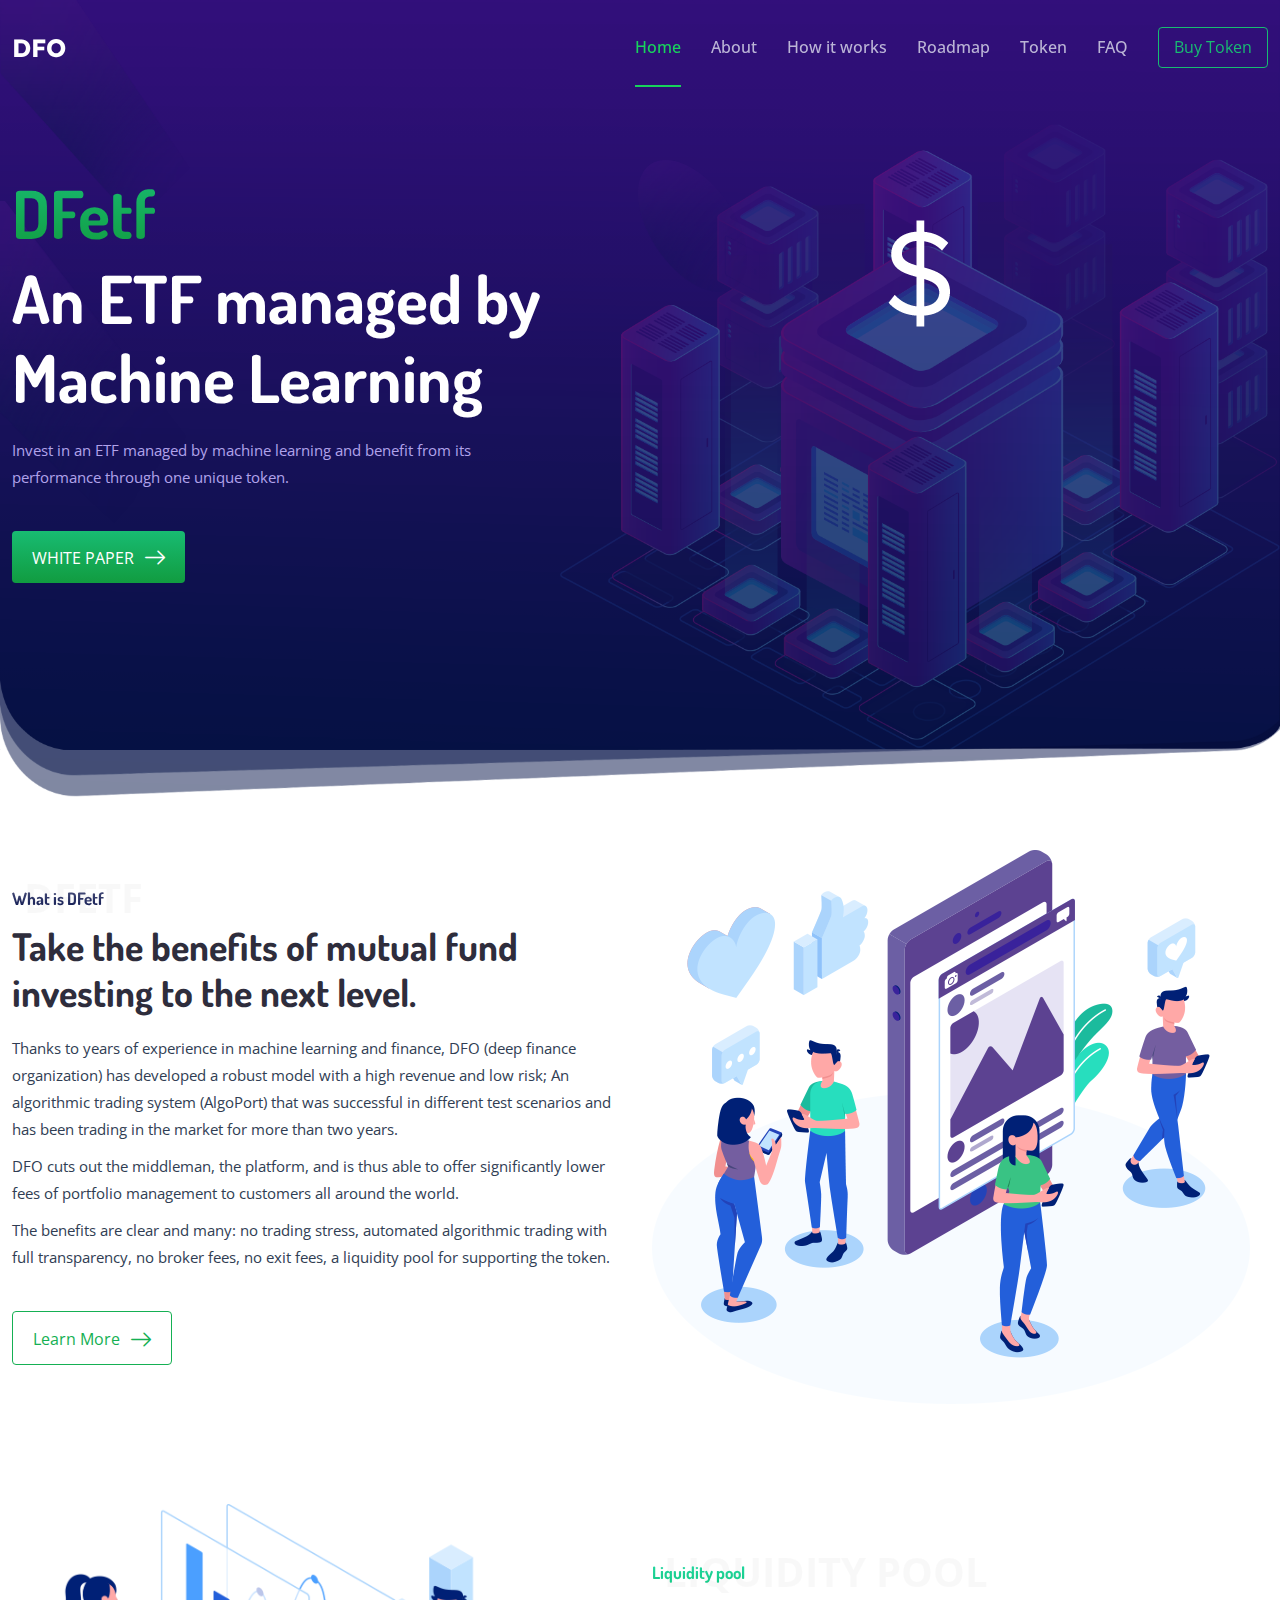
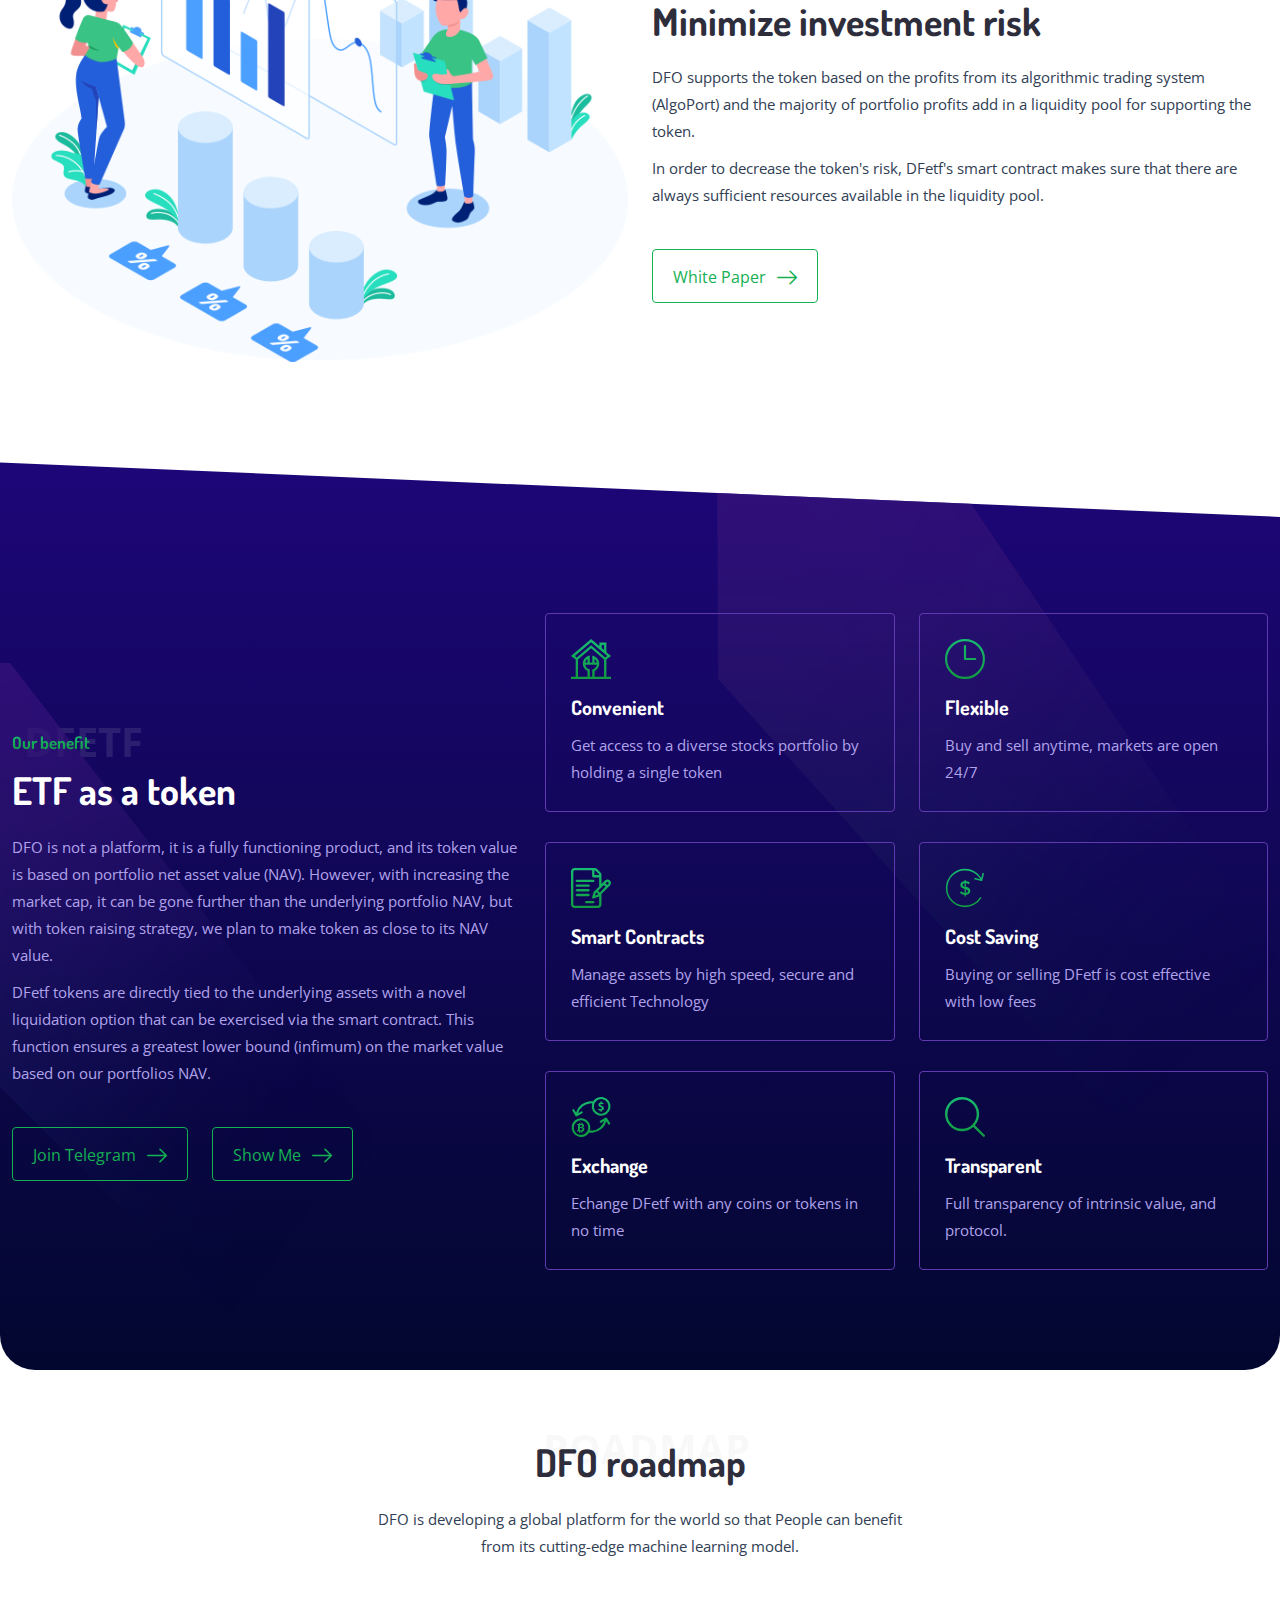
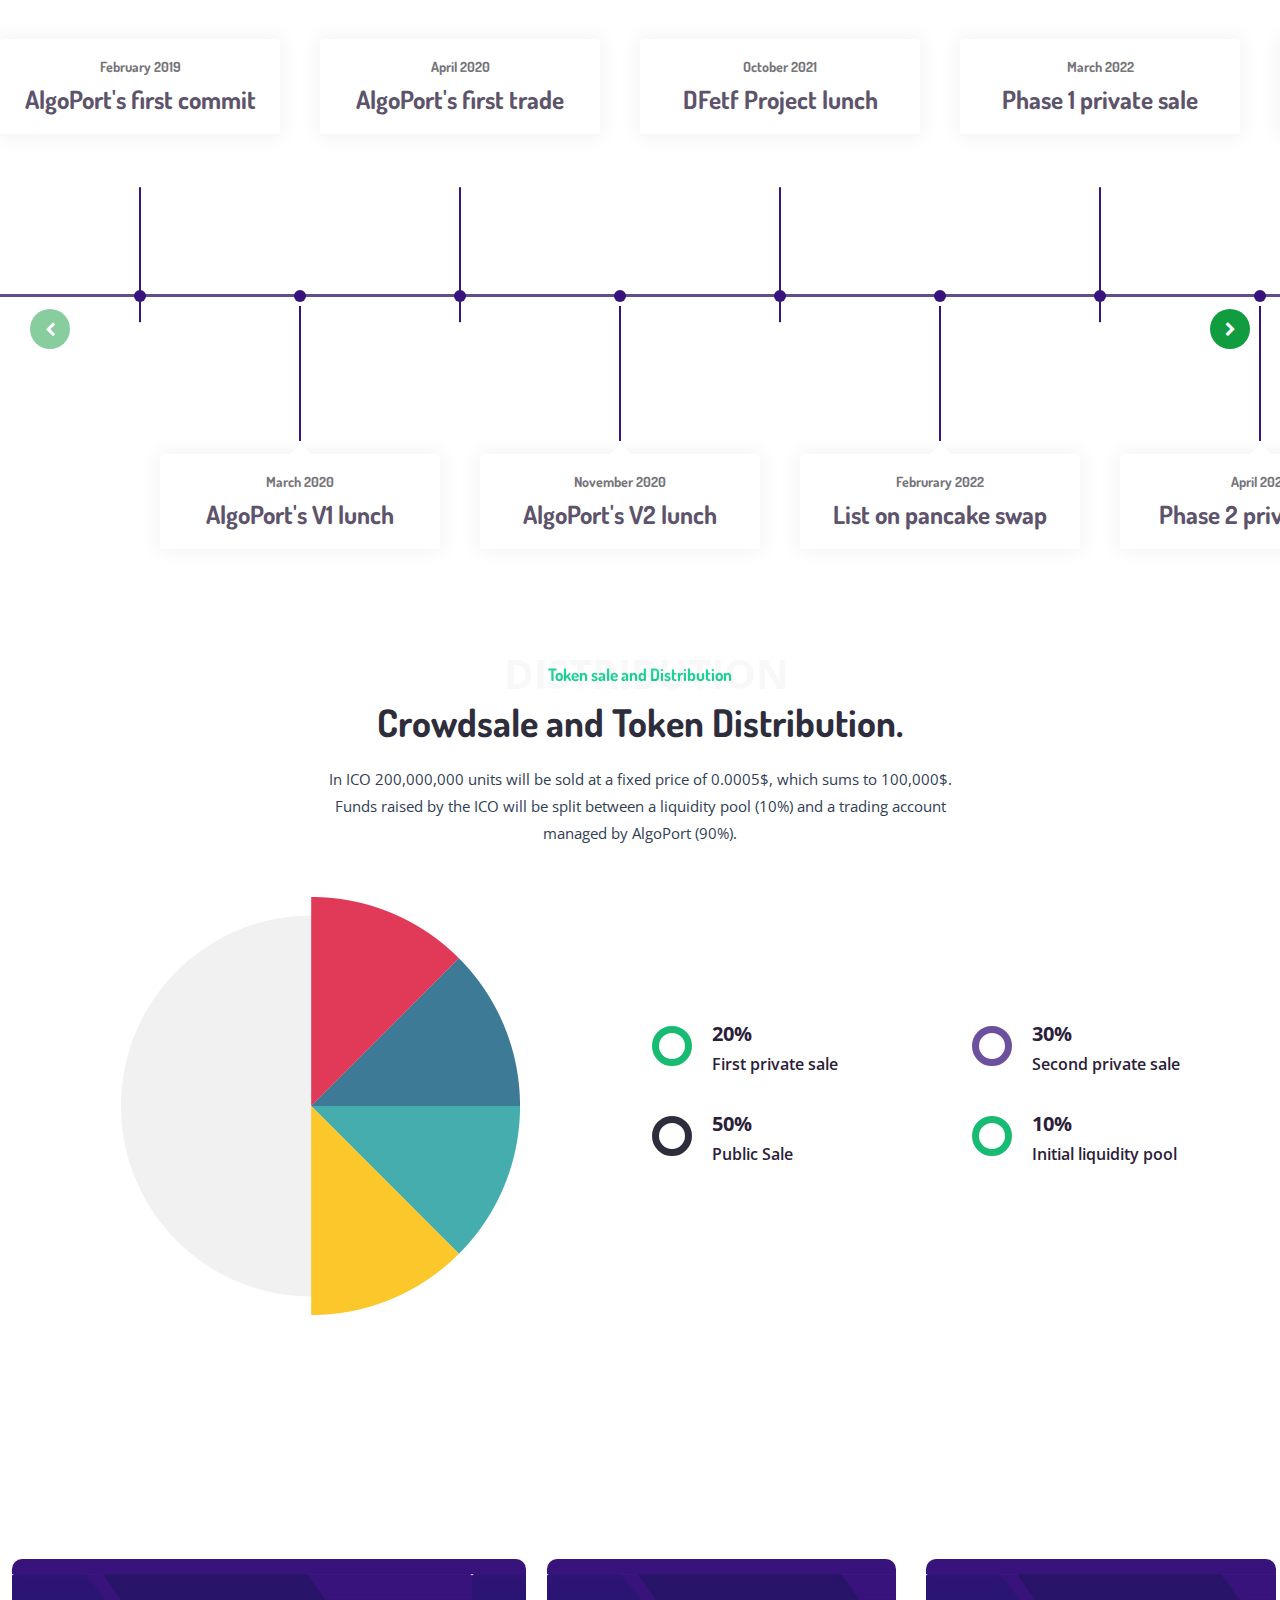
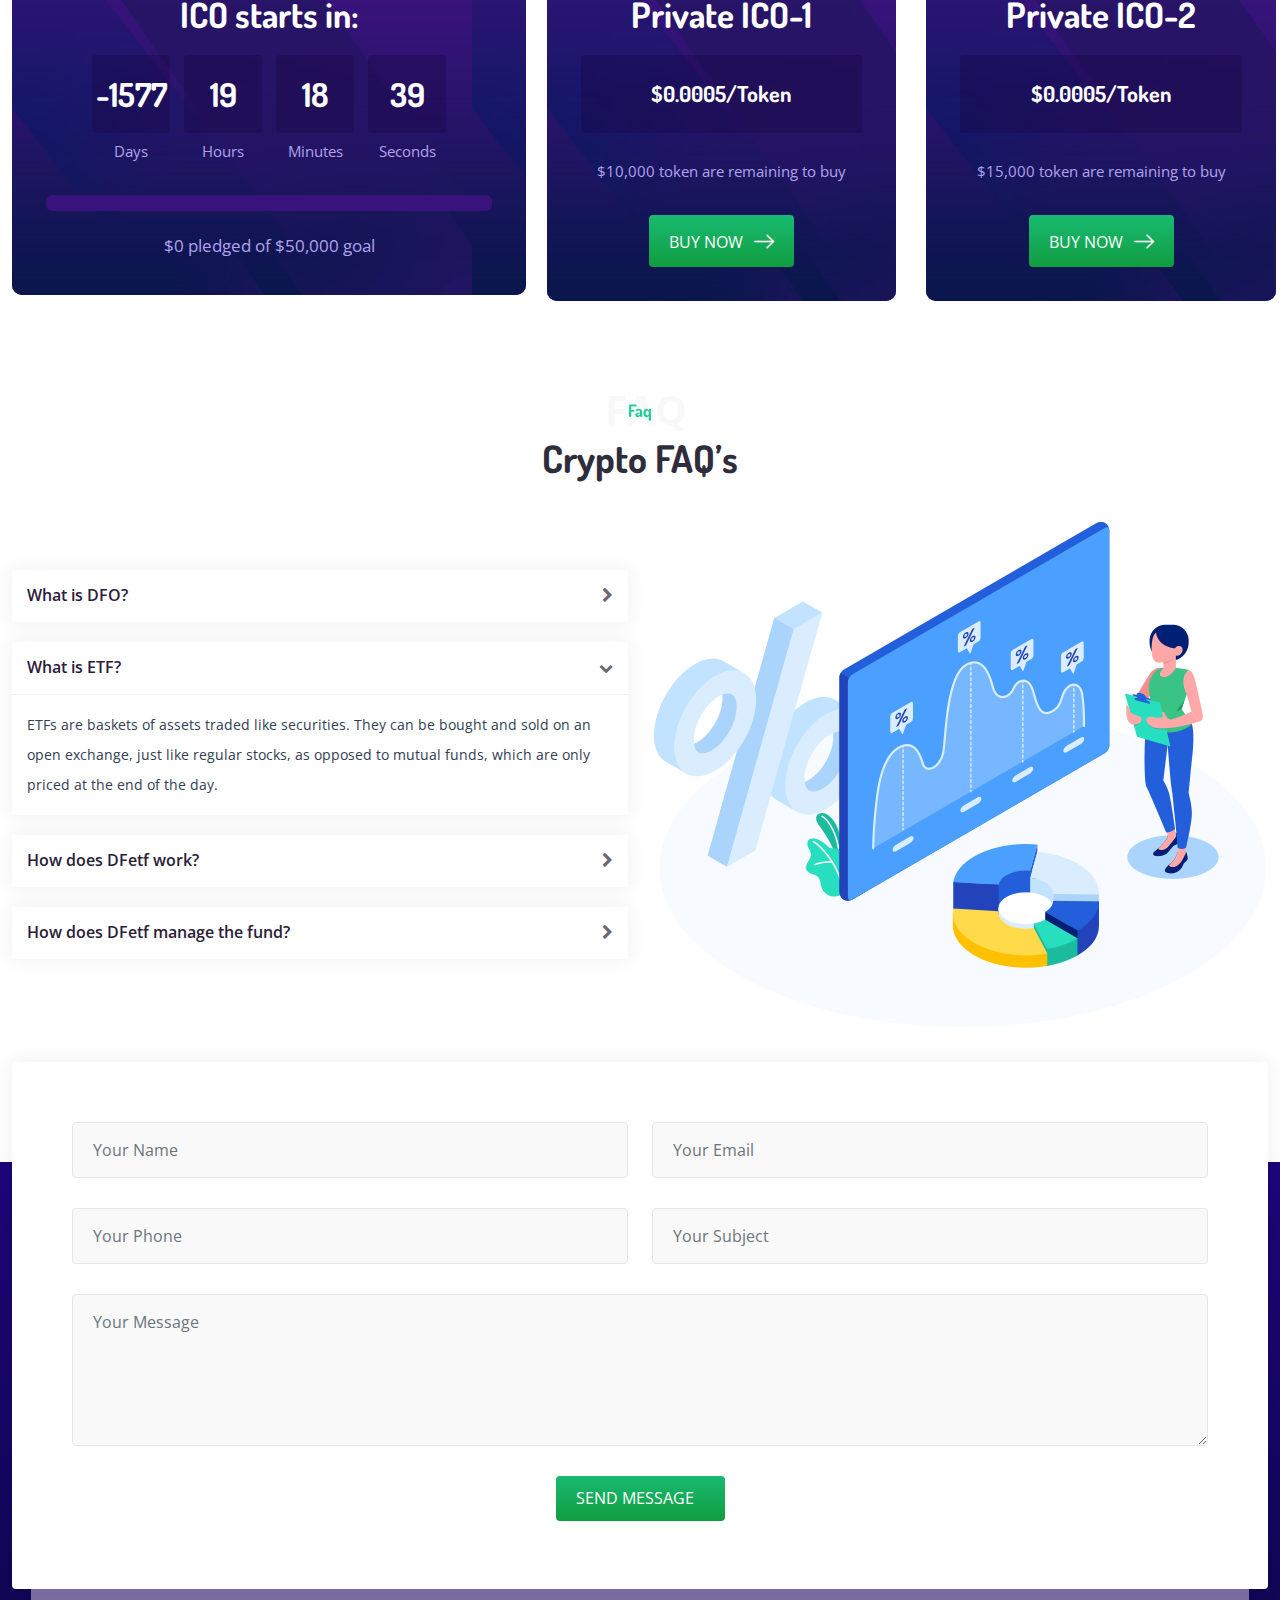
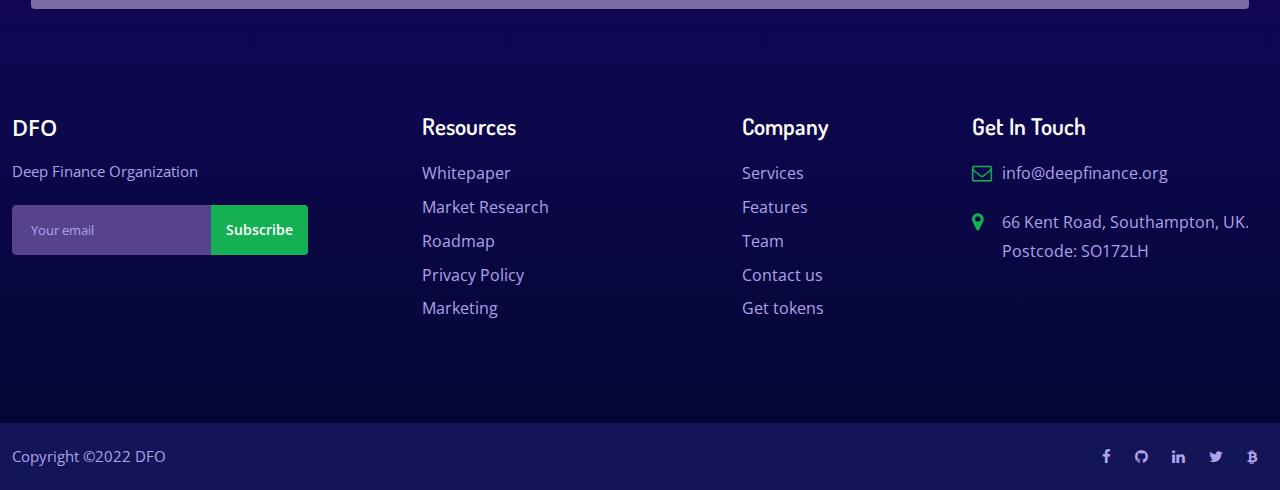
==== commit 80d9af9e: "edit contacts" ====
--- a/index.html
+++ b/index.html
@@ -1428,18 +1428,12 @@
                             <h3>Get In Touch</h3>
                             <ul>
                                 <li>
-                                    <i class="fa fa-phone"></i>
-                                    <a href="tel:+61-821-456">
-                                        +61-821-456
-                                    </a>
-                                </li>
-                                <li>
                                     <i class="fa fa-envelope-o"></i>
-                                    <a href="mailto: hello@nikata.com"> hello@nikata.com</a>
+                                    <a href="mailto: info@deepfinance.org"> info@deepfinance.org</a>
                                 </li>
                                 <li>
                                     <i class="fa fa-map-marker"></i>
-                                    1330 Cooks Mine Road Twin Lakes, Mexico - 86515
+                                    66 Kent Road, Southampton, UK.  Postcode: SO172LH
                                 </li>
                             </ul>
                         </div>
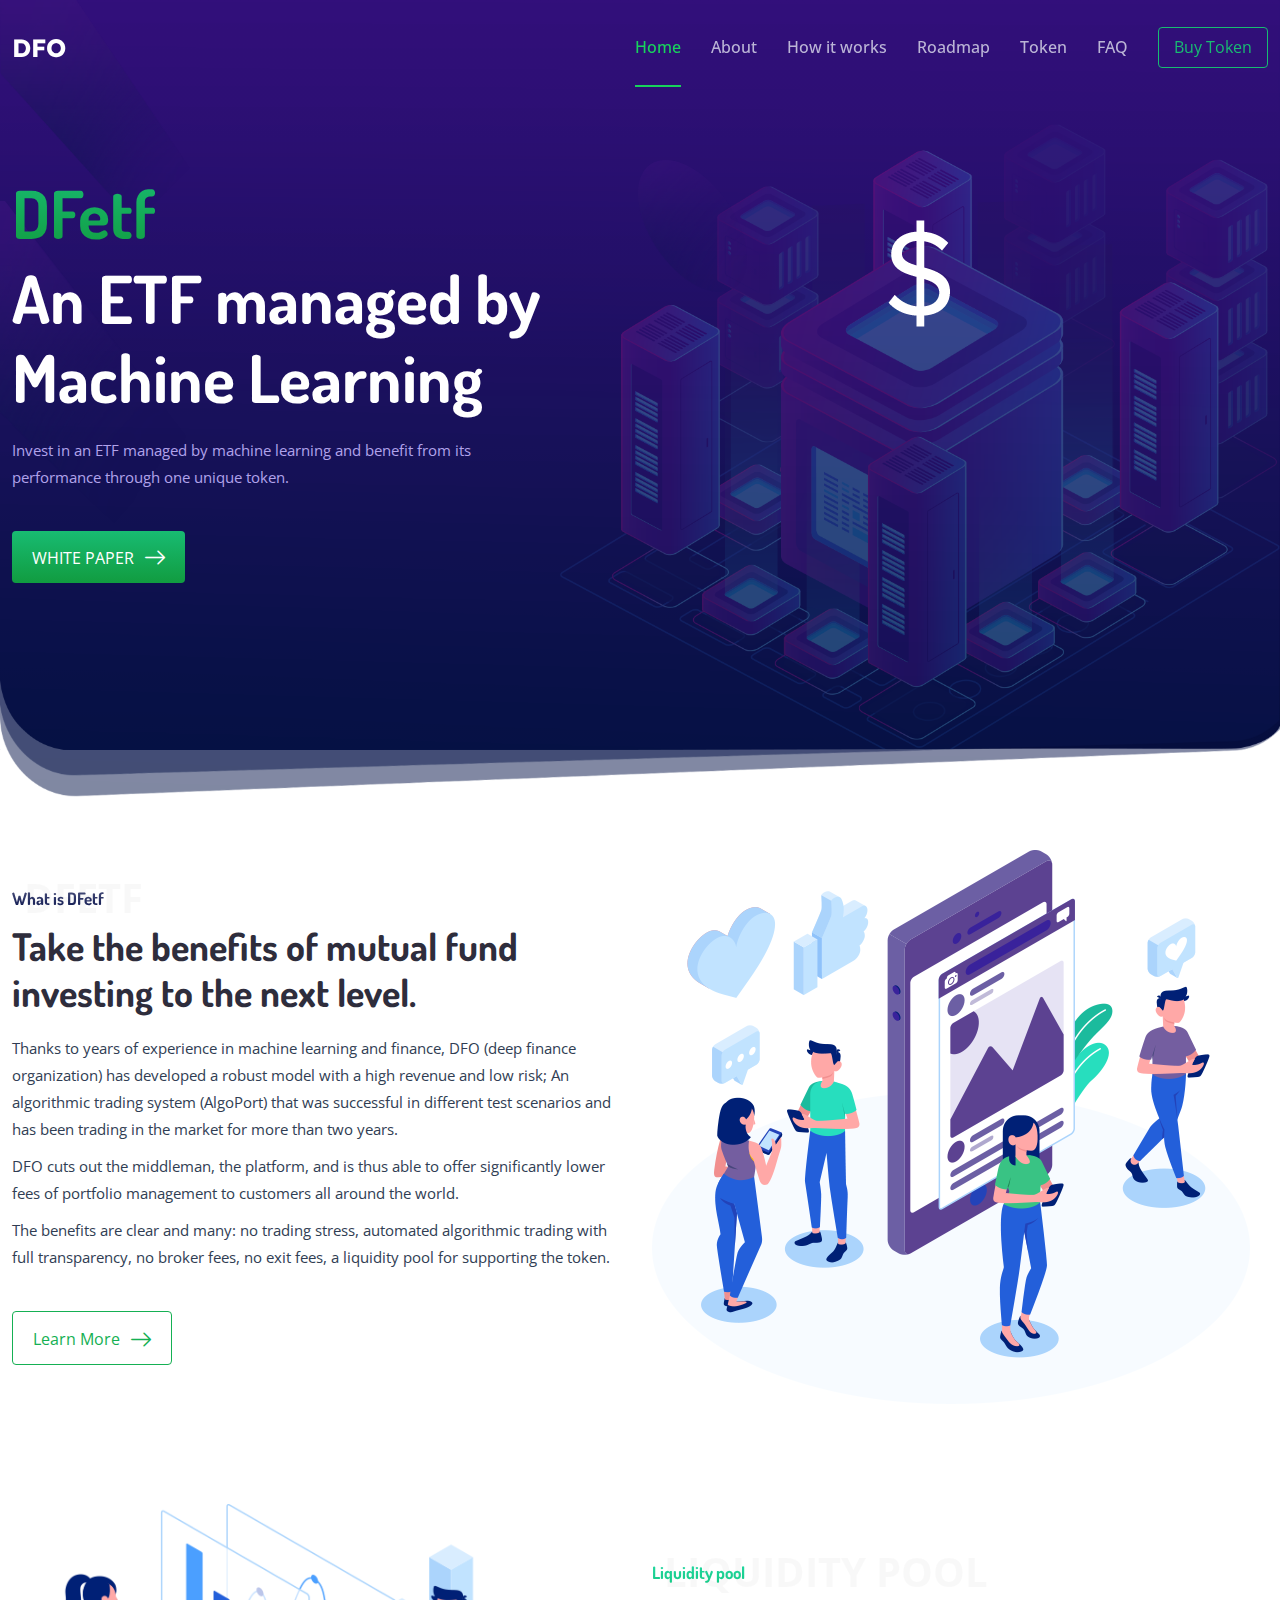
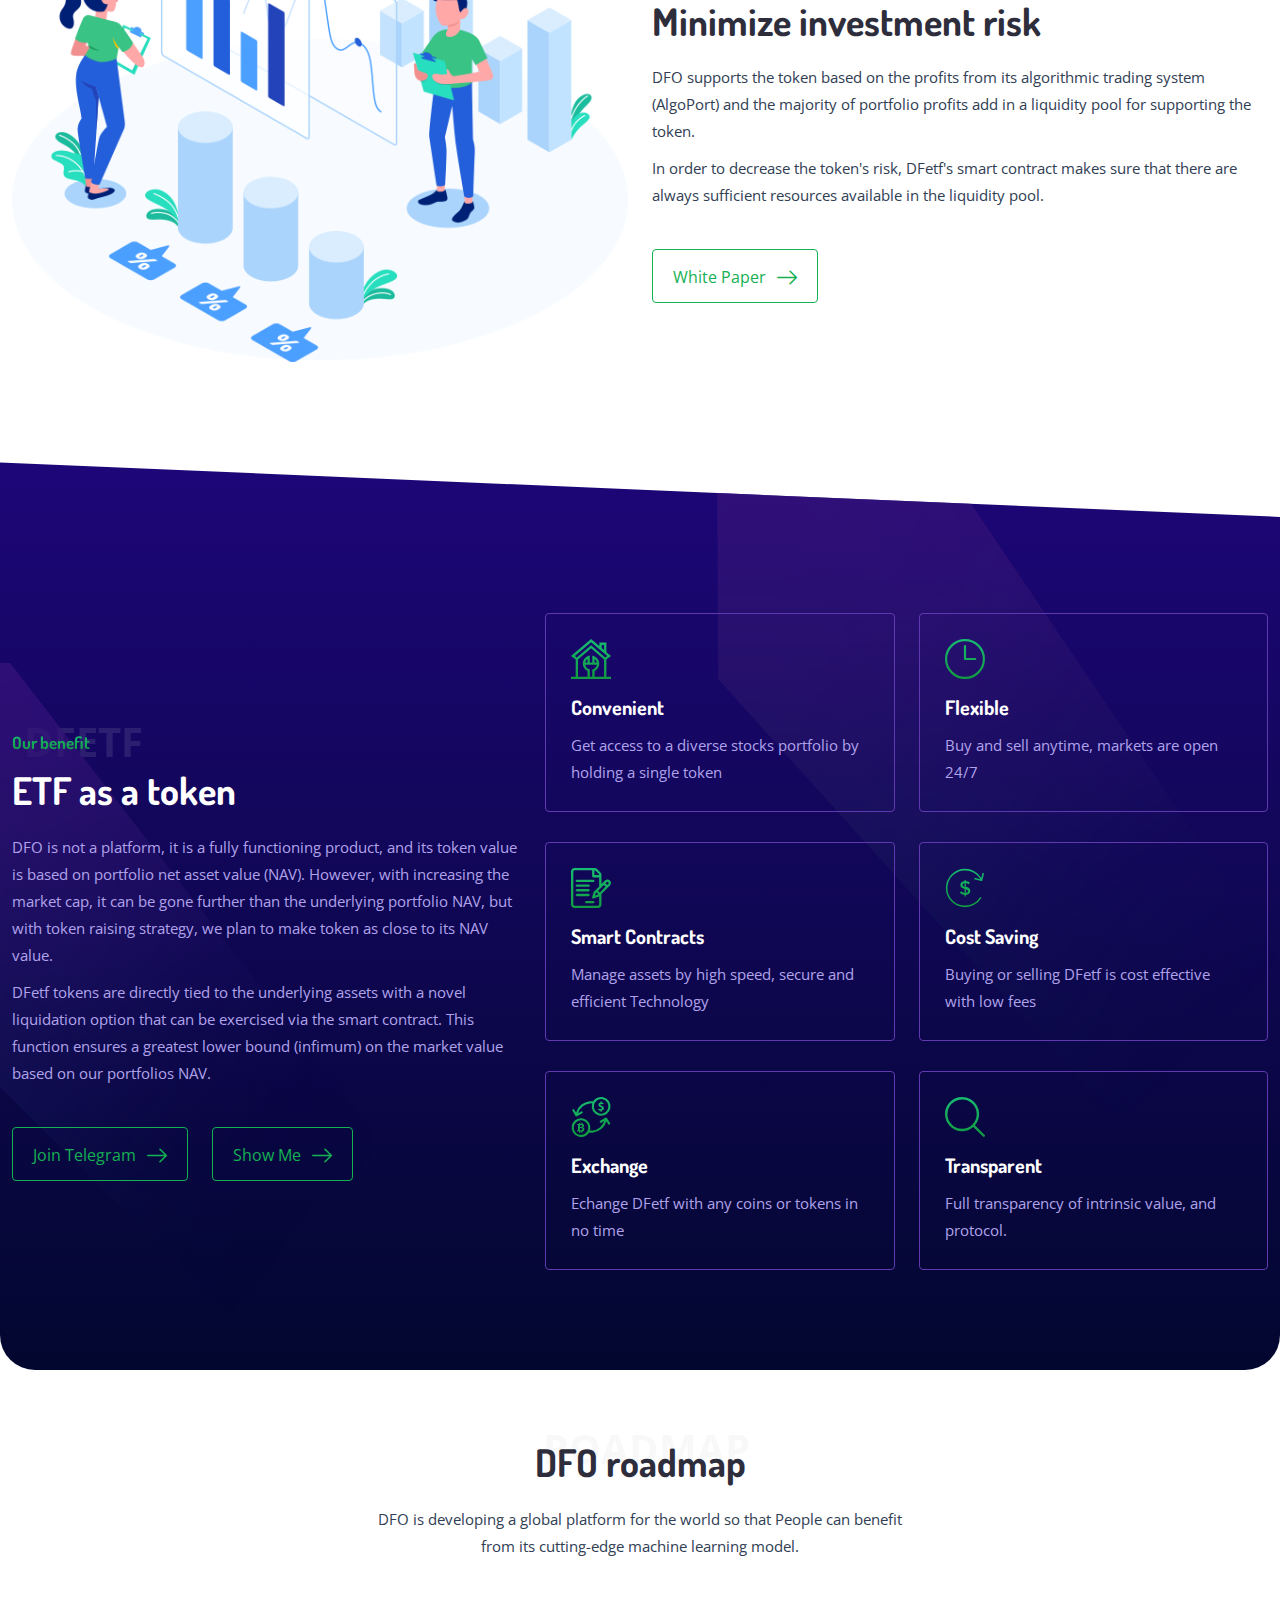
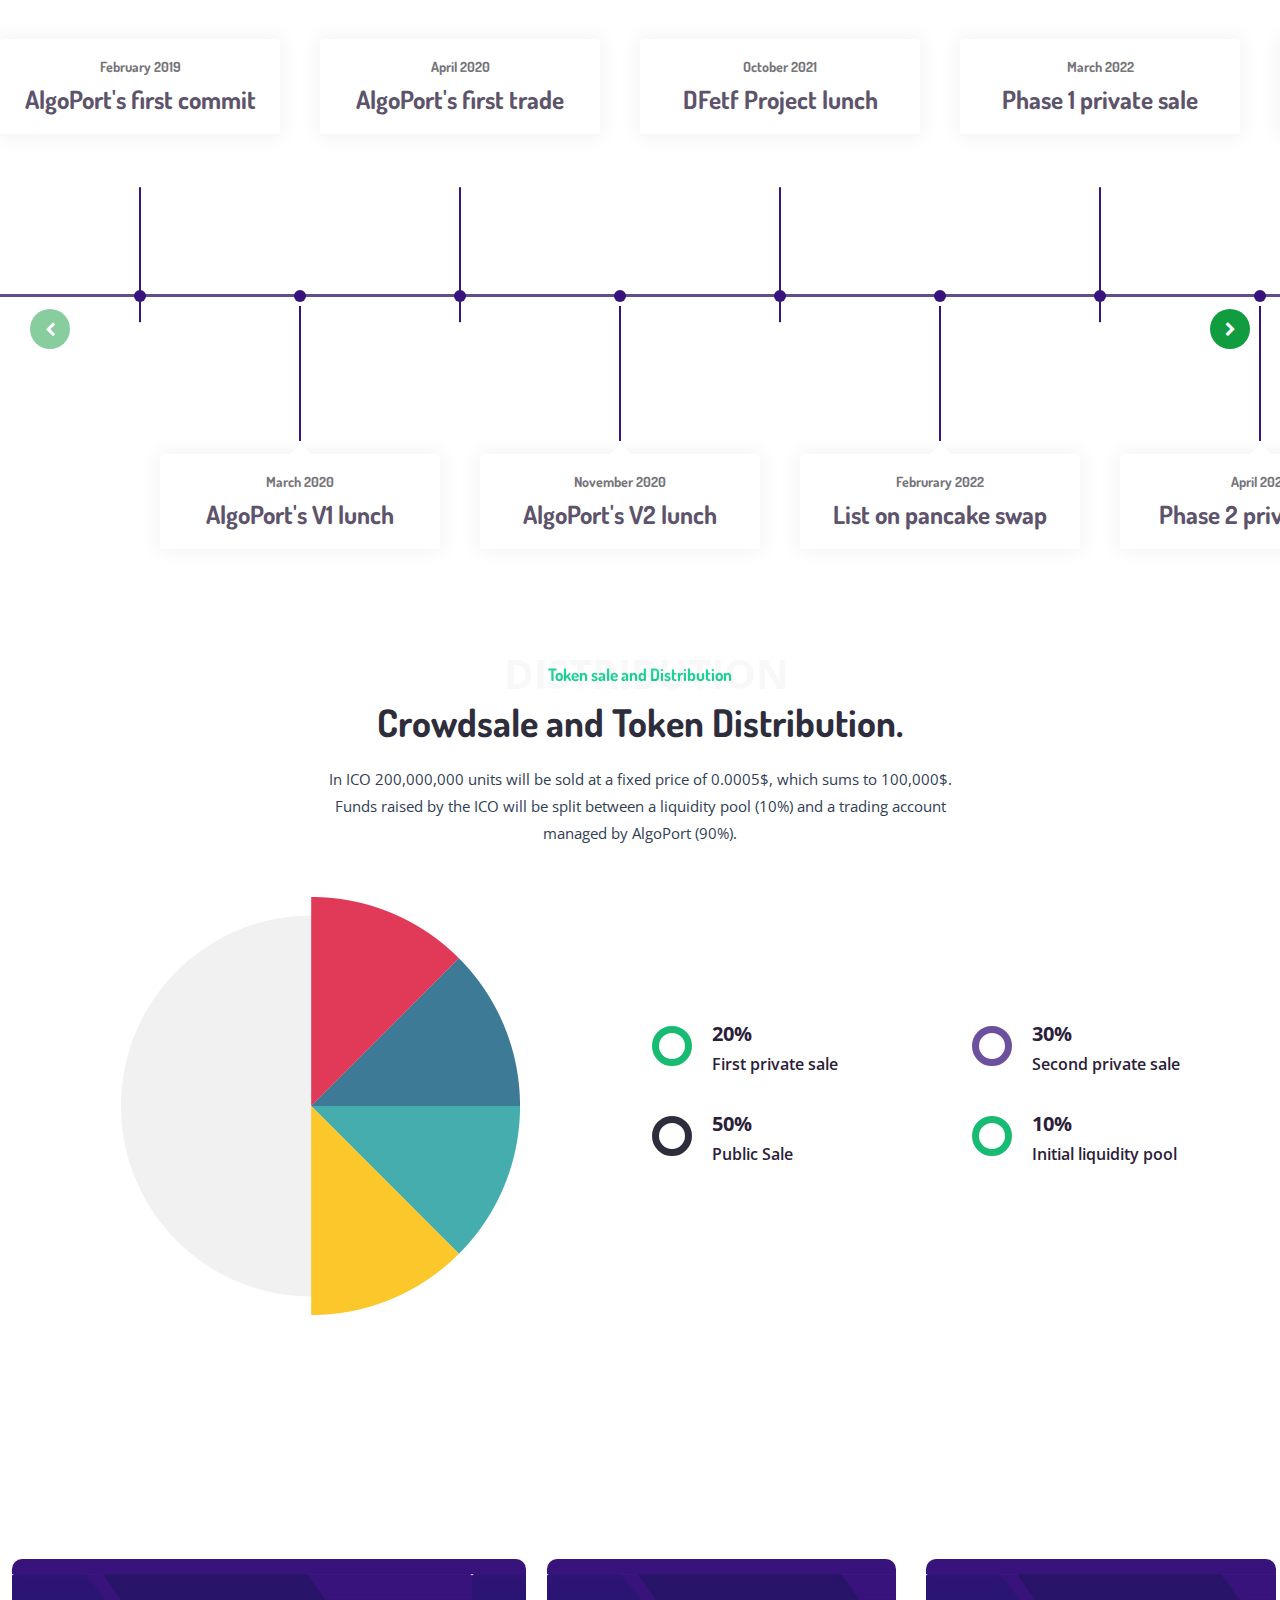
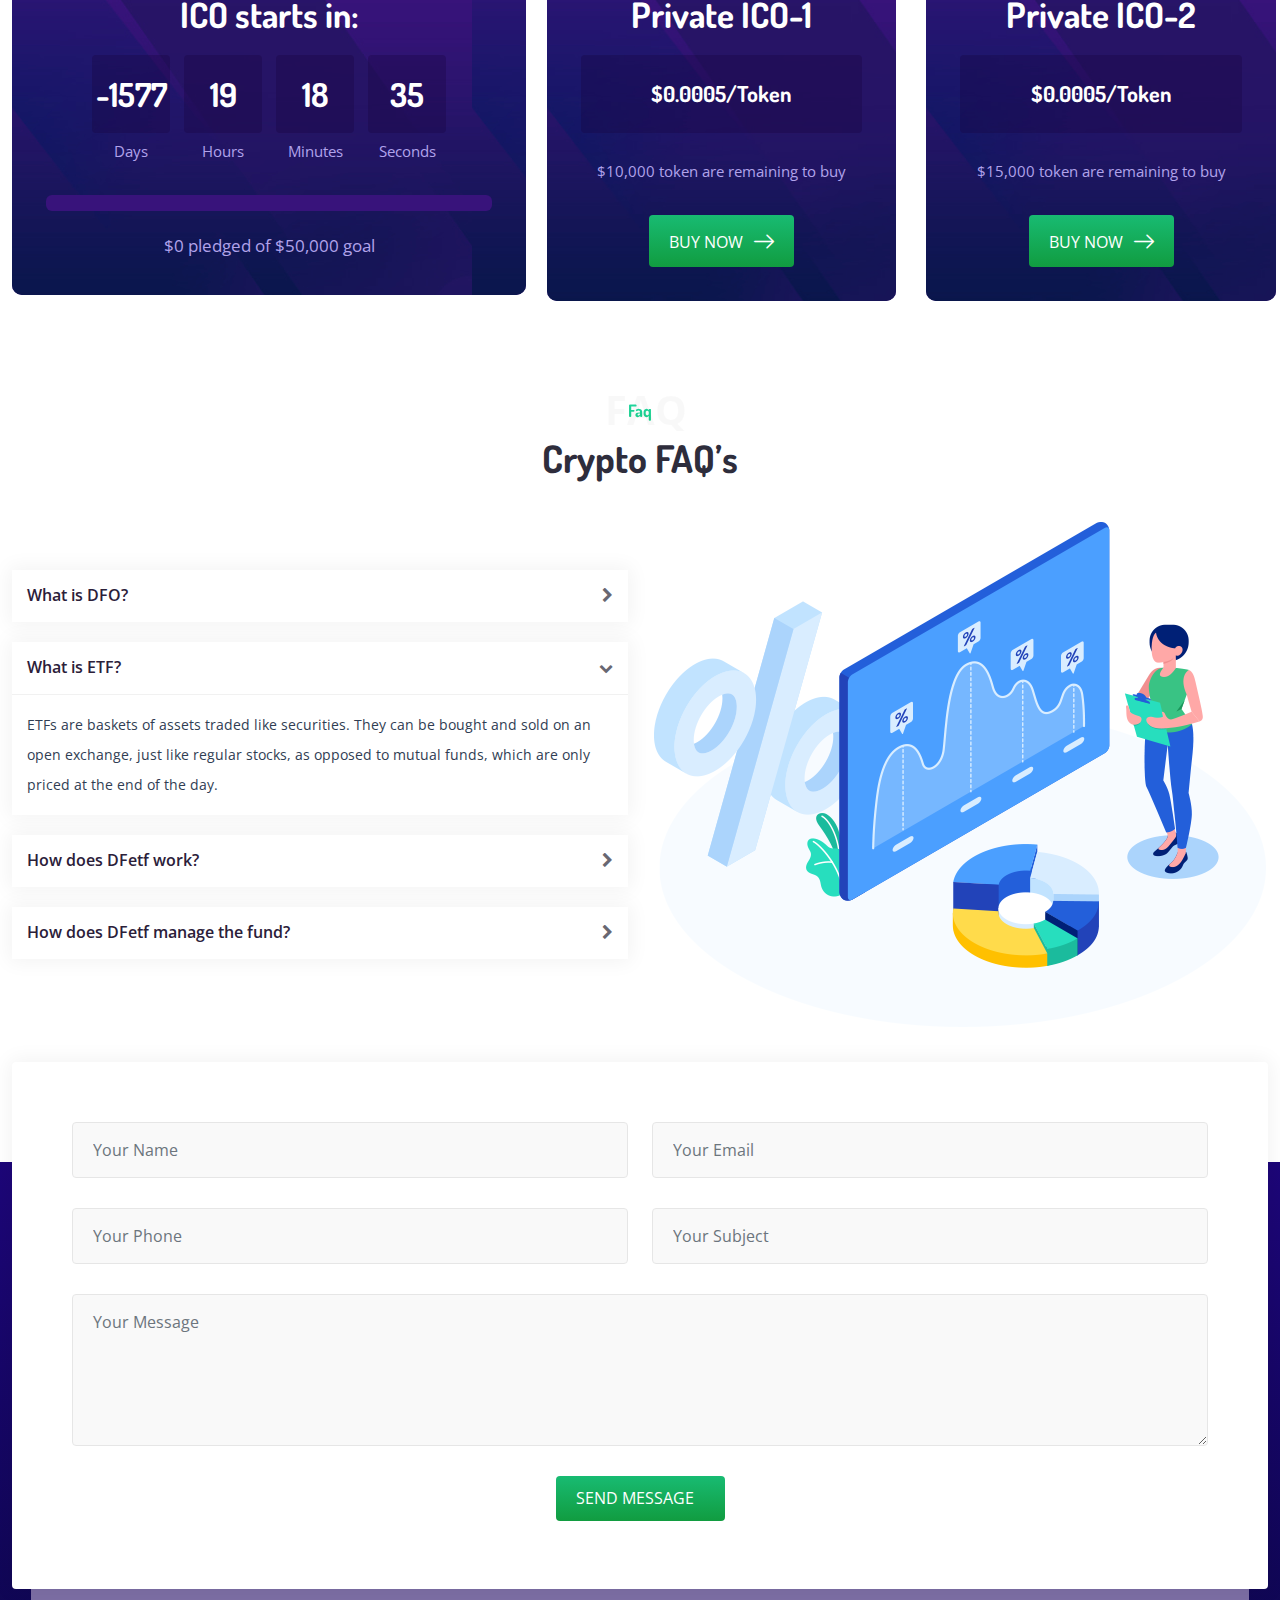
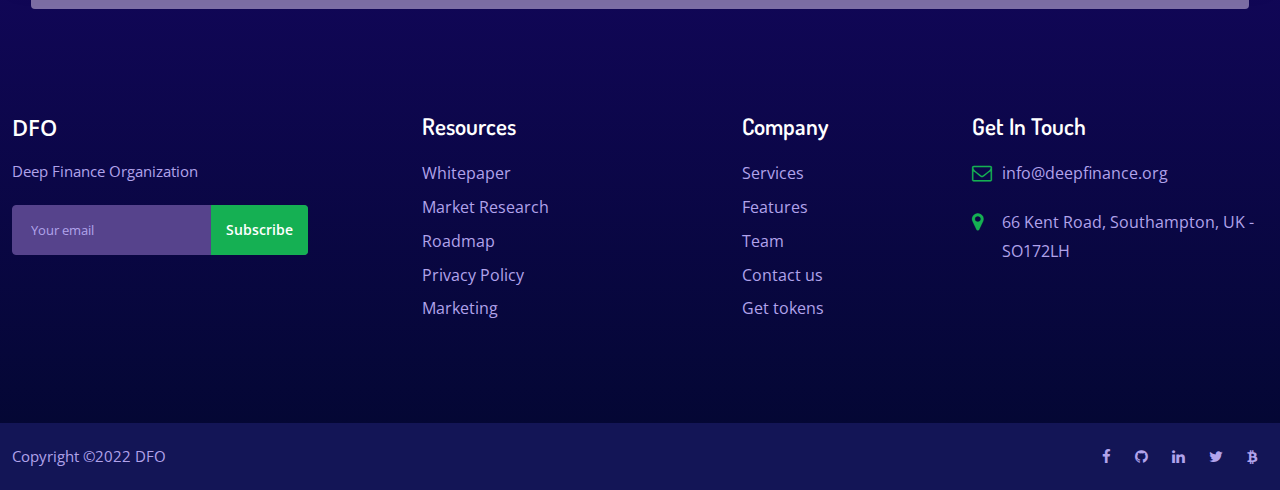
==== commit dc3cd9be: "Update index.html" ====
--- a/index.html
+++ b/index.html
@@ -1433,7 +1433,7 @@
                                 </li>
                                 <li>
                                     <i class="fa fa-map-marker"></i>
-                                    66 Kent Road, Southampton, UK.  Postcode: SO172LH
+                                    66 Kent Road, Southampton, UK - SO172LH
                                 </li>
                             </ul>
                         </div>
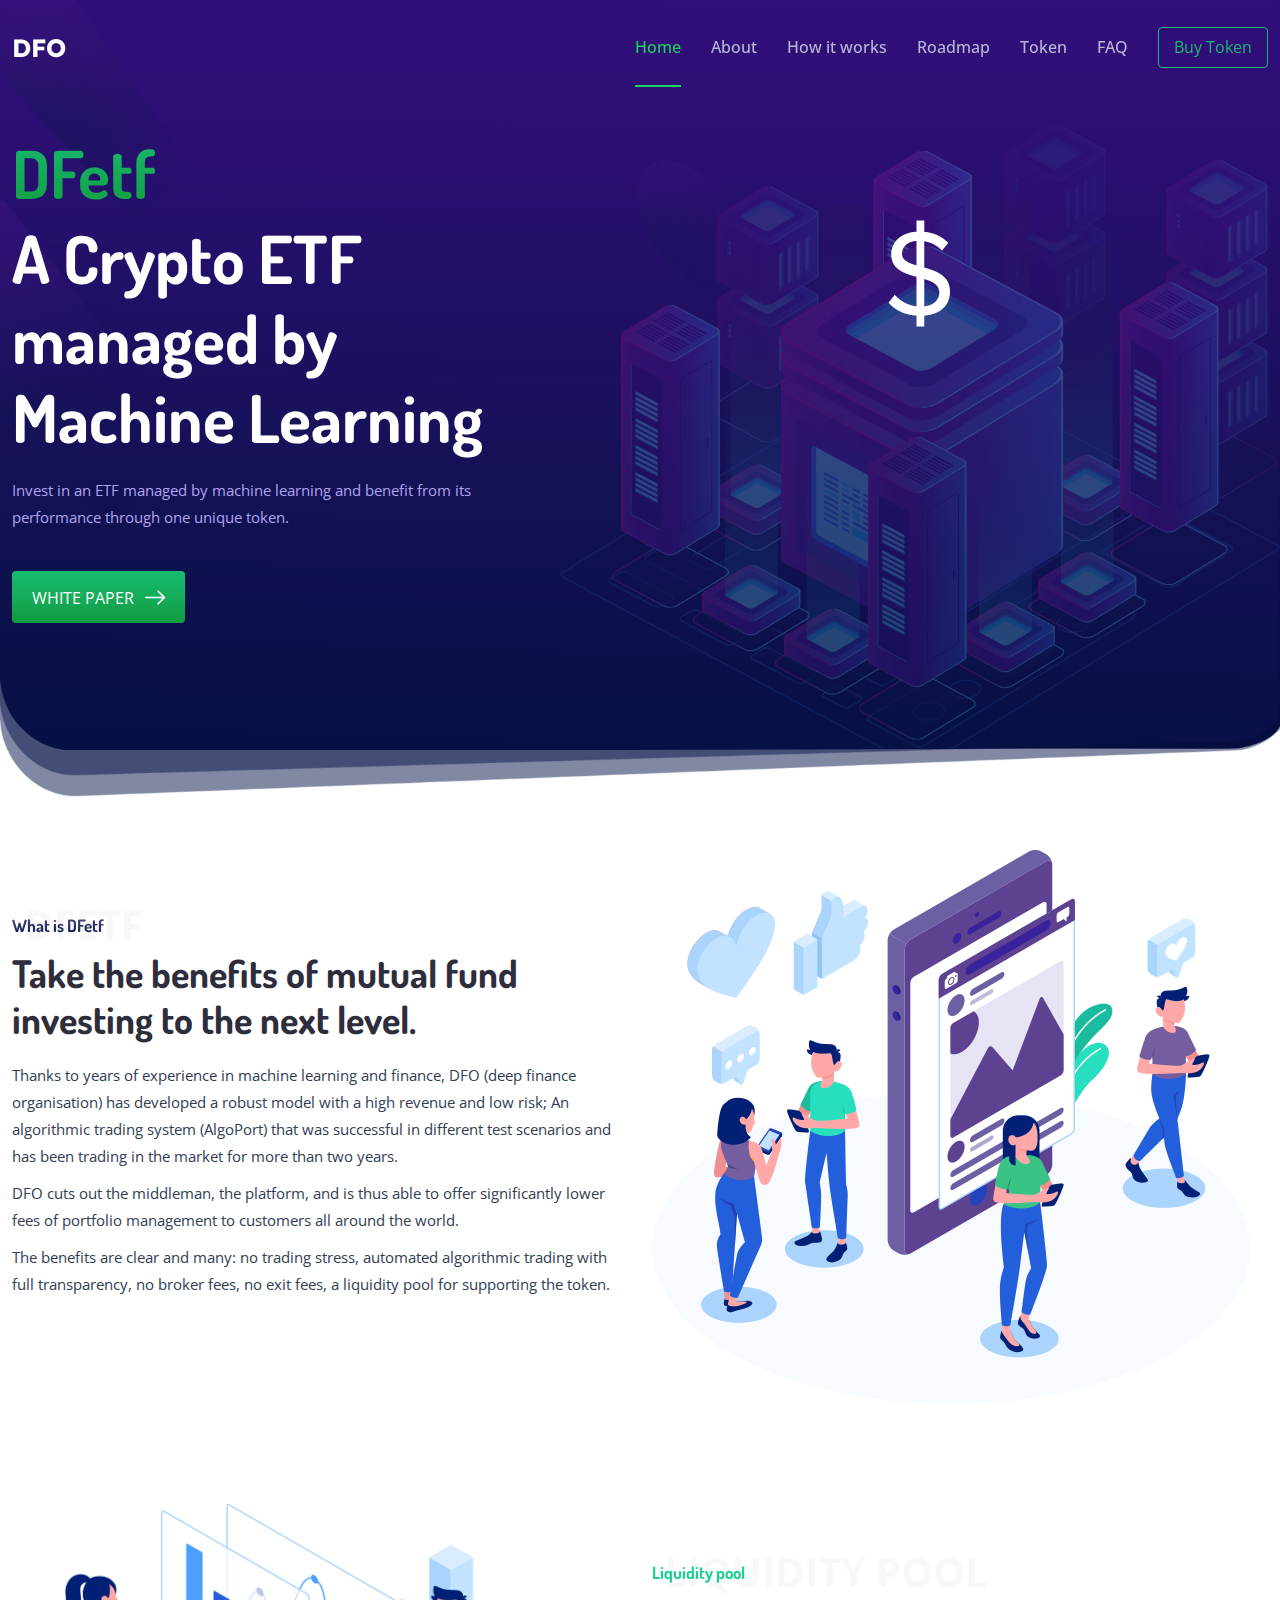
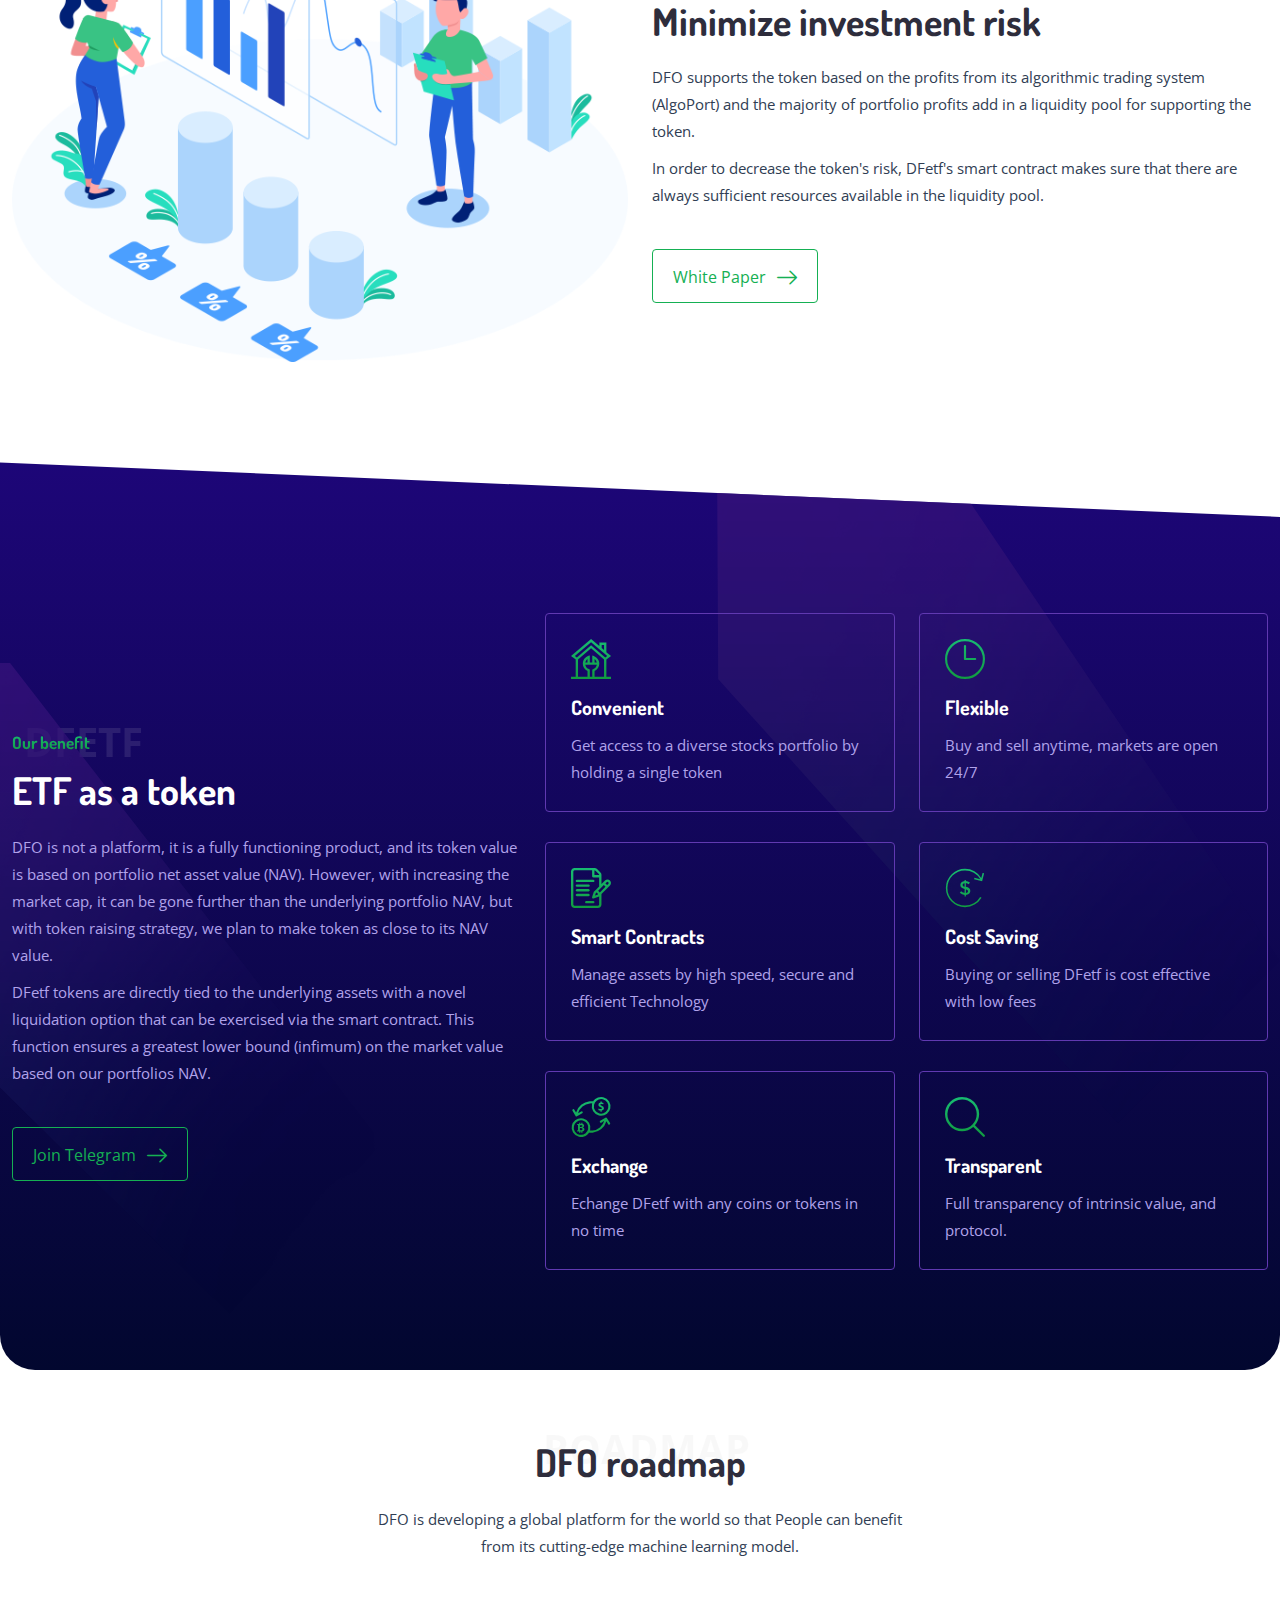
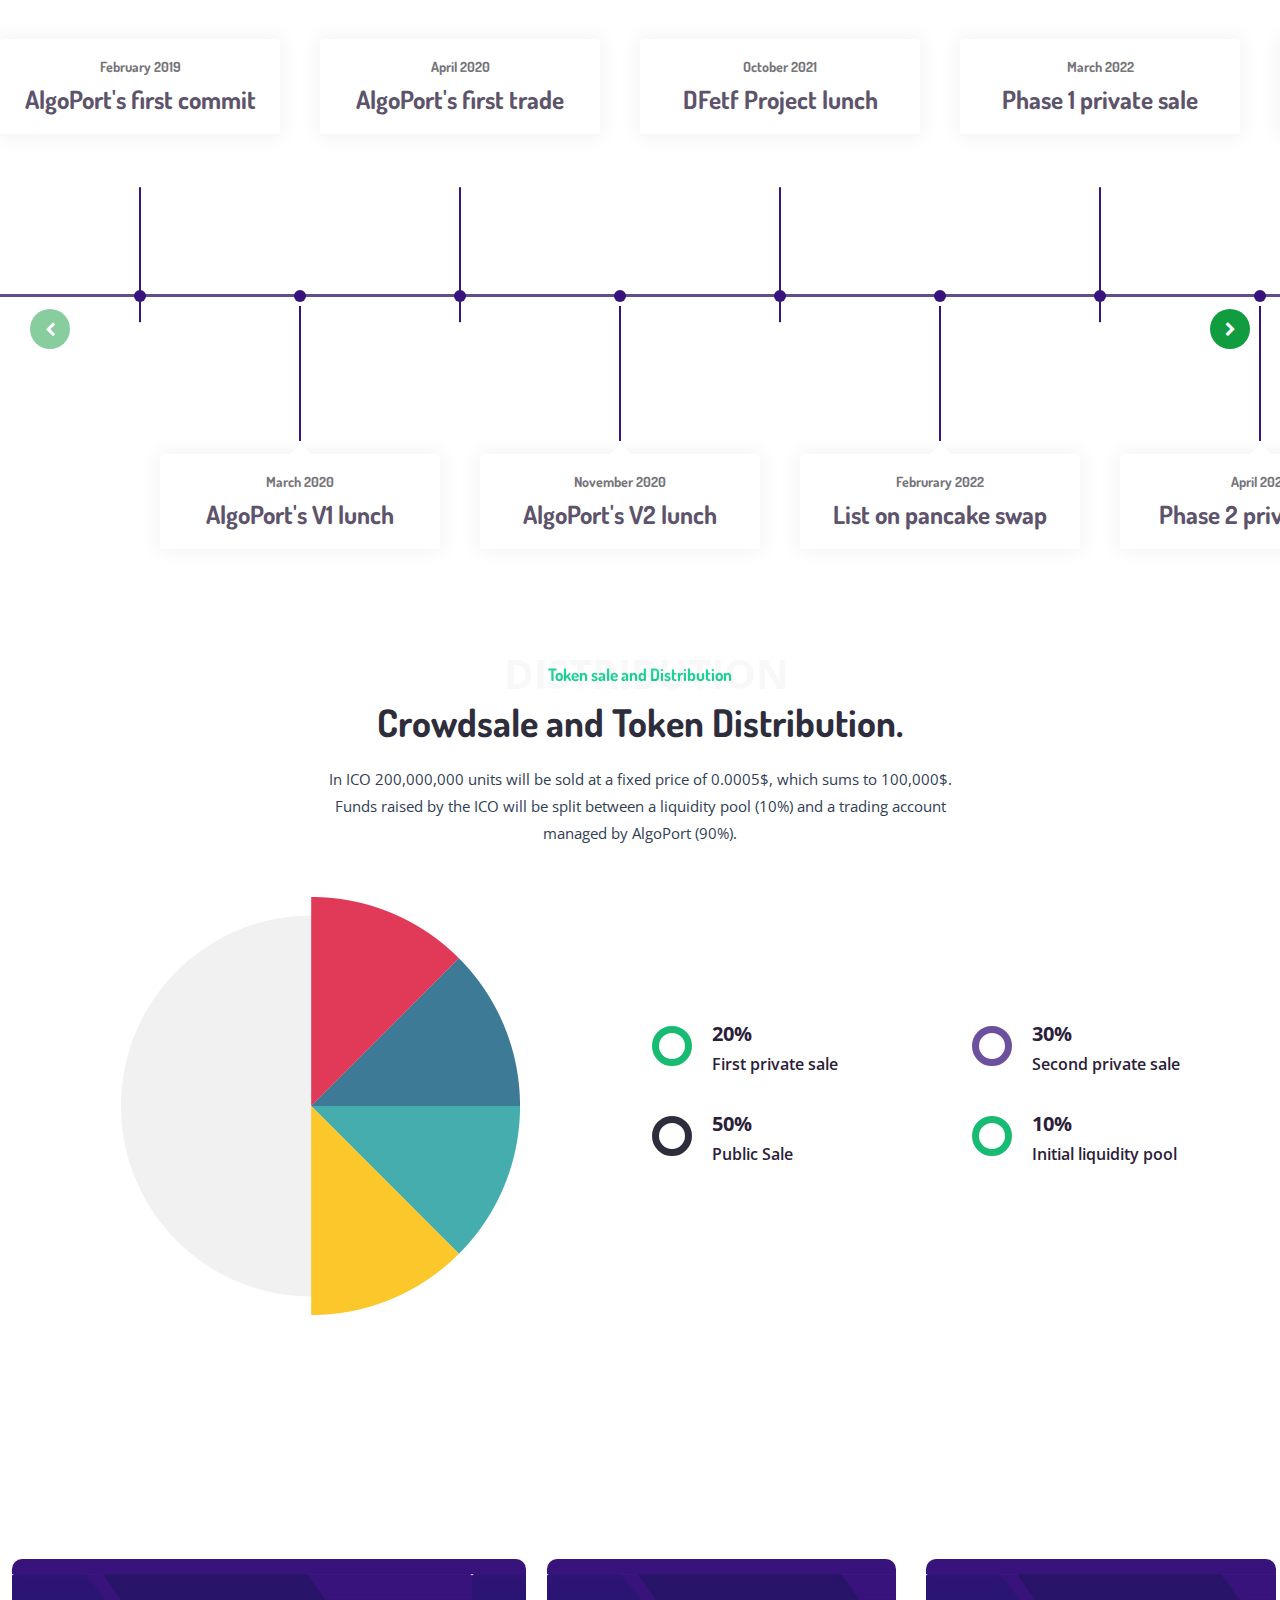
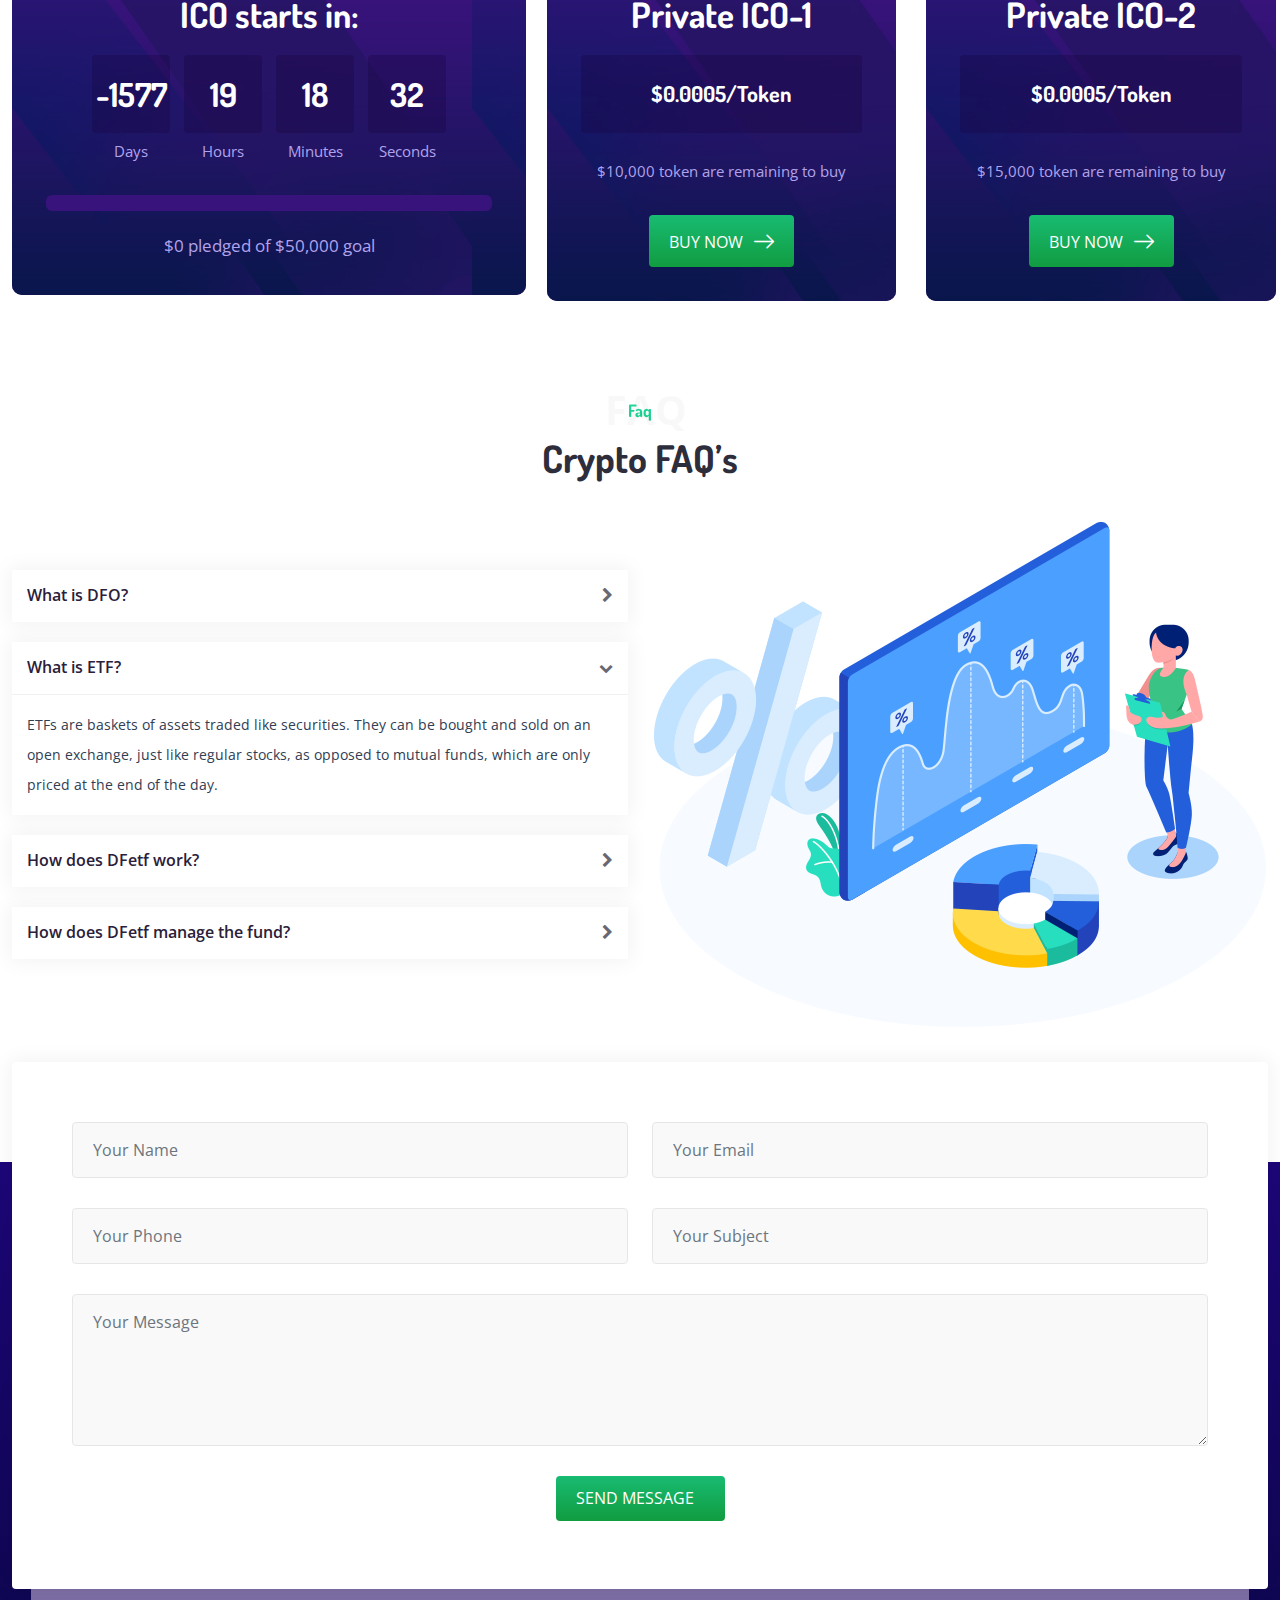
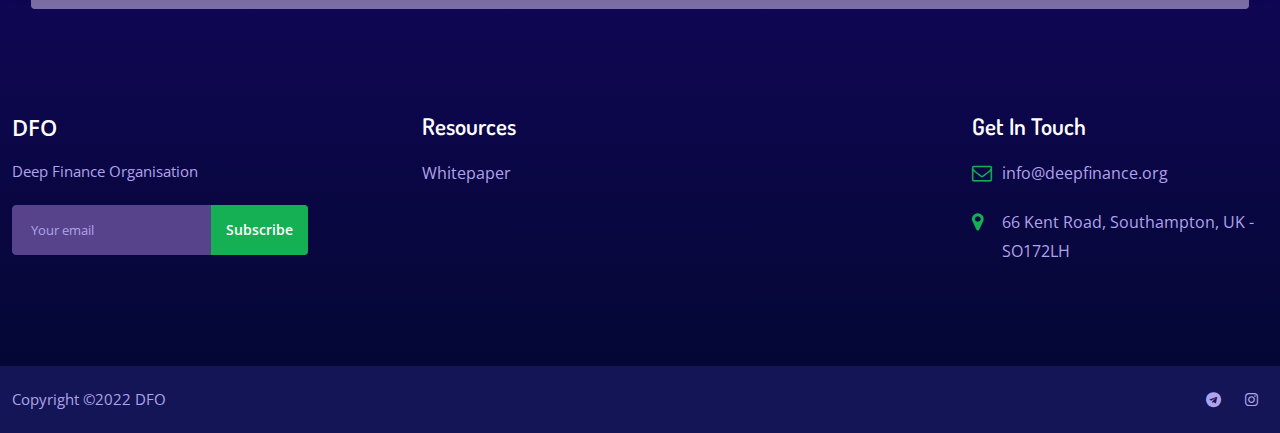
==== commit 567db5d3: "add whitepaper and correct some links" ====
--- a/index.html
+++ b/index.html
@@ -26,7 +26,7 @@
 
     <link rel="icon" type="image/png" href="assets/img/favicon.png">
 
-    <title>DFO - Deep Finance Organization</title>
+    <title>DFO - Deep Finance Organisation</title>
 </head>
 
 <body data-bs-spy="scroll" data-bs-offset="70">
@@ -94,11 +94,11 @@
                         <div class="col-12">
                             <div class="banner-text">
                                 <span>DFetf</span>
-                                <h2>An ETF managed by Machine Learning</h2>
+                                <h2>A Crypto ETF managed by Machine Learning</h2>
                                 <p>Invest in an ETF managed by machine learning and benefit from
                                     its performance through one unique token.</p>
                                 <div class="banner-button">
-                                    <a href="#" class="default-btn">
+                                    <a href="assets/pdf/DFetf-WP.pdf" target="_blank" class="default-btn">
                                         white paper
                                         <i class="flaticon-right-arrow"></i>
                                     </a>
@@ -161,7 +161,7 @@
                         <h3 class="color-6">What is DFetf</h3>
                         <span>DFetf</span>
                         <h2>Take the benefits of mutual fund investing to the next level.</h2>
-                        <p>Thanks to years of experience in machine learning and finance, DFO (deep finance organization) has
+                        <p>Thanks to years of experience in machine learning and finance, DFO (deep finance organisation) has
                              developed a robust model with a high revenue and low risk; An algorithmic trading system (AlgoPort) that was successful in different
                               test scenarios and has been trading in the market for more than two years.</p>
                         <p>
@@ -171,12 +171,12 @@
                         <p>The benefits are clear and many: no trading stress, automated algorithmic trading with full transparency,
                              no broker fees, no exit fees, a liquidity pool for supporting the token.</p>
                     </div>
-                    <div class="niktacacoin-button">
+                    <!-- <div class="niktacacoin-button">
                         <a href="#" class="default-btn-border">
                             Learn More
                             <i class="flaticon-right-arrow"></i>
                         </a>
-                    </div>
+                    </div> -->
                 </div>
                 <div class="col-lg-6">
                     <div class="niktacacoin-img">
@@ -208,7 +208,7 @@
                             sure that there are always sufficient resources available in the liquidity pool.</p>
                     </div>
                     <div class="niktacacoin-button">
-                        <a href="#" class="default-btn-border">
+                        <a href="assets/pdf/DFetf-WP.pdf" target="_blank" class="default-btn-border">
                             White Paper
                             <i class="flaticon-right-arrow"></i>
                         </a>
@@ -234,14 +234,14 @@
                              This function ensures a greatest lower bound (infimum) on the market value based on our portfolios NAV.</p>
                     </div>
                     <div class="benefit-button">
-                        <a href="#" class="default-btn-border">
+                        <a href="https://t.me/+IUY3Y5A1zyY0YTZk" target="_blank" class="default-btn-border">
                             Join Telegram
                             <i class="flaticon-right-arrow"></i>
                         </a>
-                        <a href="#" class="default-btn-border active">
+                        <!-- <a href="#" class="default-btn-border active">
                             Show Me
                             <i class="flaticon-right-arrow"></i>
-                        </a>
+                        </a> -->
                     </div>
                 </div>
                 <div class="col-lg-7">
@@ -976,7 +976,7 @@
                                         class="fa fa-chevron-right"></i>What is DFO?
                                 </a>
                                 <p class="accordion-content">
-                                    DFO is short for "deep finance organization", which is an automated portfolio managing system of shares.
+                                    DFO is short for "deep finance organisation", which is an automated portfolio managing system of shares.
                                 </p>
                             </li>
 
@@ -1366,7 +1366,7 @@
                     <div class="col-lg-3 col-md-6 col-sm-6">
                         <div class="single-widget">
                             <a class="brand" href="#">DFO</a>
-                            <p class="footer-text">Deep Finance Organization</p>
+                            <p class="footer-text">Deep Finance Organisation</p>
                             <div class="widget widget_search">
                                 <form class="subscribe newsletter-form" data-toggle="validator">
                                     <label>
@@ -1384,9 +1384,9 @@
                             <h3>Resources</h3>
                             <ul>
                                 <li>
-                                    <a href="#">Whitepaper</a>
+                                    <a href="assets/pdf/DFetf-WP.pdf" target="_blank">Whitepaper</a>
                                 </li>
-                                <li>
+                                <!-- <li>
                                     <a href="#">Market Research</a>
                                 </li>
                                 <li>
@@ -1397,13 +1397,13 @@
                                 </li>
                                 <li>
                                     <a href="#">Marketing</a>
-                                </li>
+                                </li> -->
                             </ul>
                         </div>
                     </div>
                     <div class="col-lg-3 col-md-6 col-sm-6">
                         <div class="single-widget single-widget-align">
-                            <h3>company</h3>
+                            <!-- <h3>company</h3>
                             <ul>
                                 <li>
                                     <a href="#">Services</a>
@@ -1420,7 +1420,7 @@
                                 <li>
                                     <a href="#">Get tokens</a>
                                 </li>
-                            </ul>
+                            </ul> -->
                         </div>
                     </div>
                     <div class="col-lg-3 col-md-6 col-sm-6">
@@ -1455,9 +1455,9 @@
                         <div class="single-widgets">
                             <ul class="social-links">
                                 <li>
-                                    <a href="#"><i class="fa fa-facebook"></i></a>
+                                    <a href="https://t.me/+IUY3Y5A1zyY0YTZk" target="_blank"><i class="fa fa-telegram"></i></a>
                                 </li>
-                                <li>
+                                <!-- <li>
                                     <a href="#"><i class="fa fa-github"></i></a>
                                 </li>
                                 <li>
@@ -1465,9 +1465,9 @@
                                 </li>
                                 <li>
                                     <a href="#"><i class="fa fa-twitter"></i></a>
-                                </li>
+                                </li> -->
                                 <li>
-                                    <a href="#"><i class="fa fa-btc"></i></a>
+                                    <a href="https://www.instagram.com/p/CZi3AWUoTIs/?utm_medium=share_sheet" target="_blank"><i class="fa fa-instagram"></i></a>
                                 </li>
                             </ul>
                         </div>
